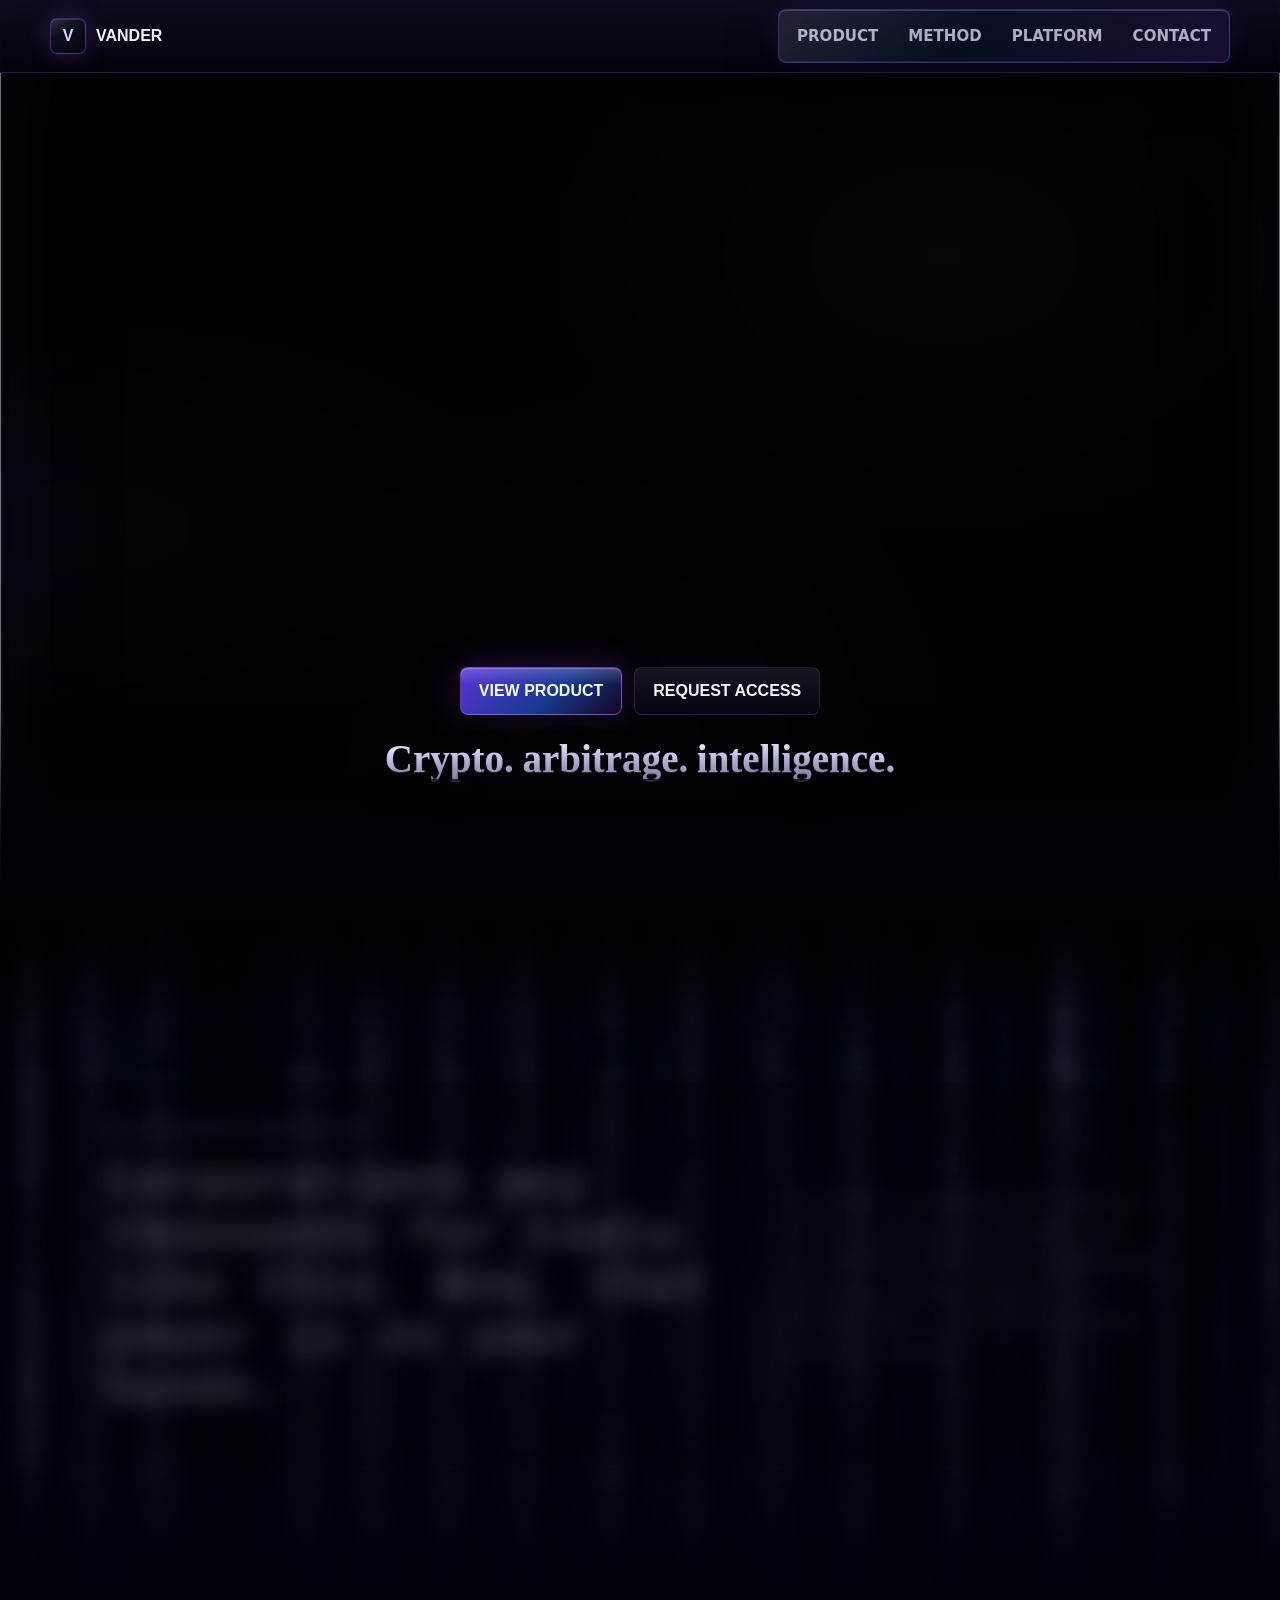
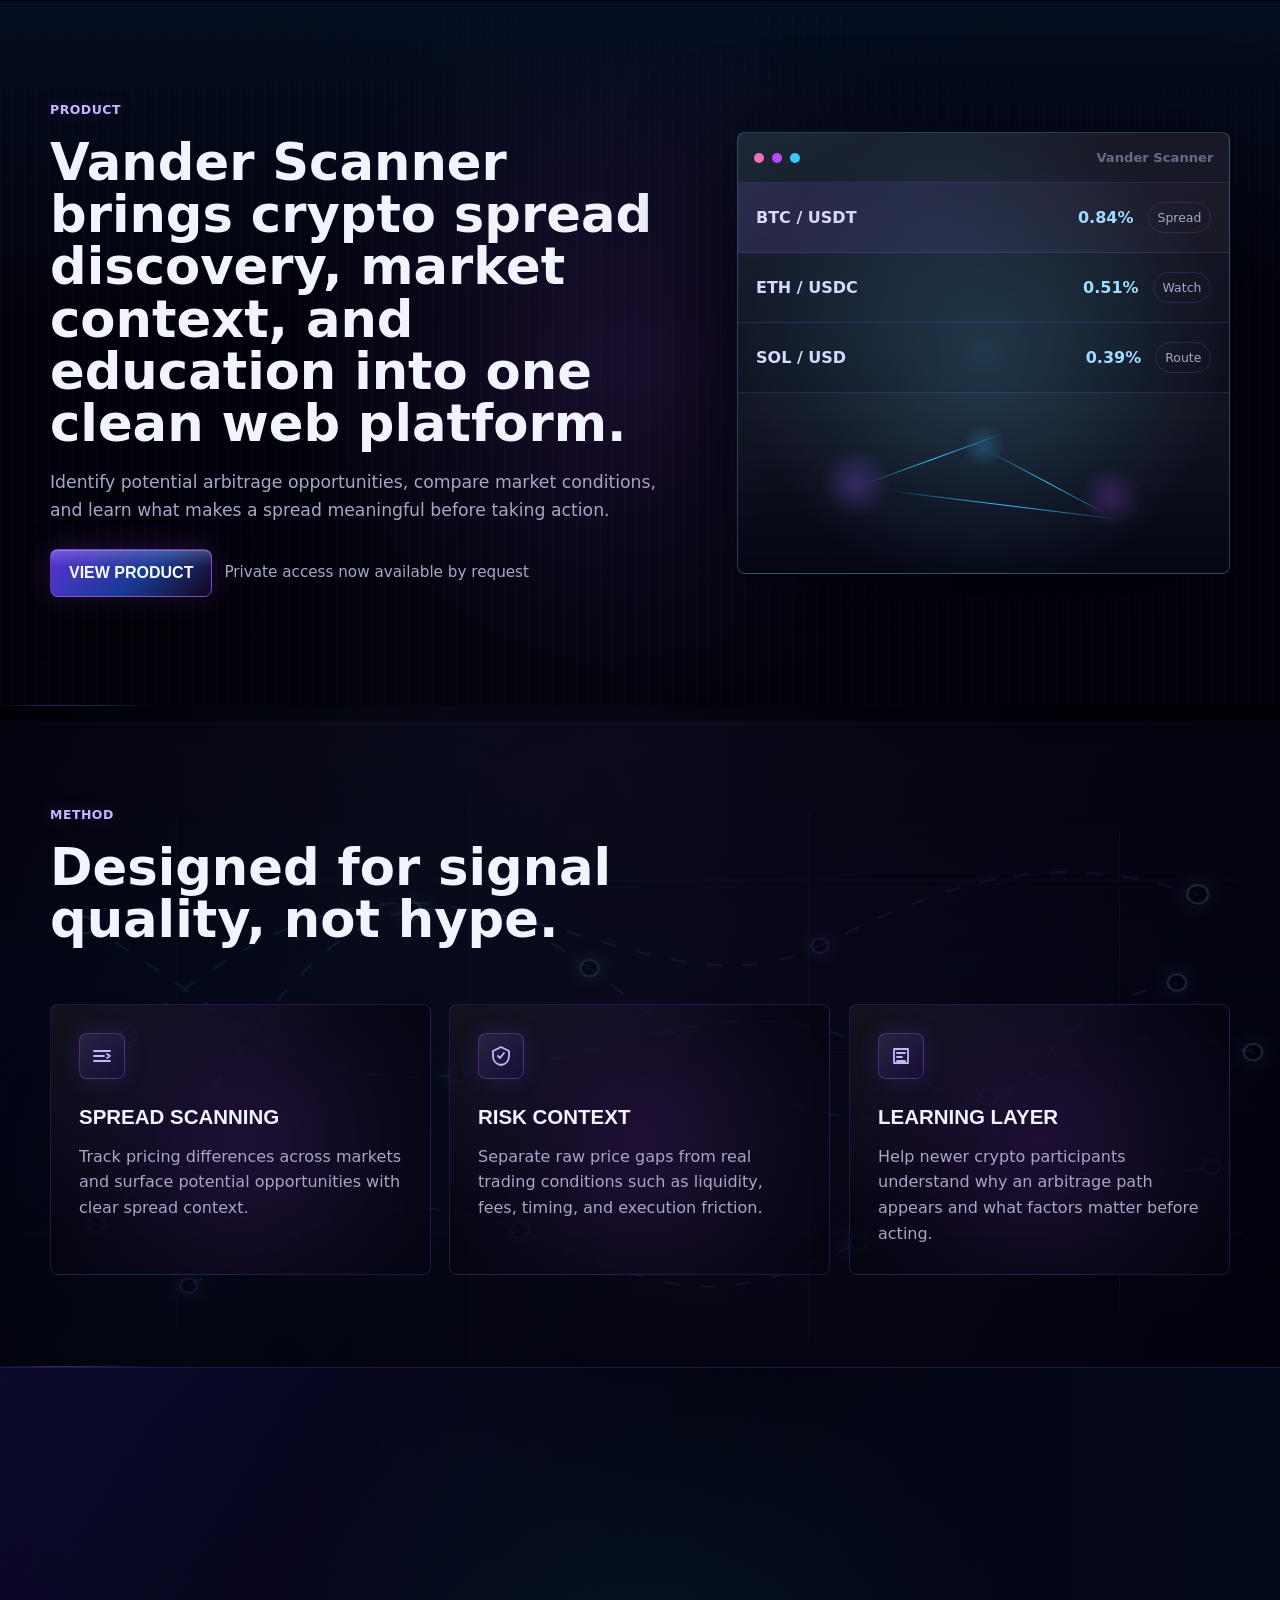
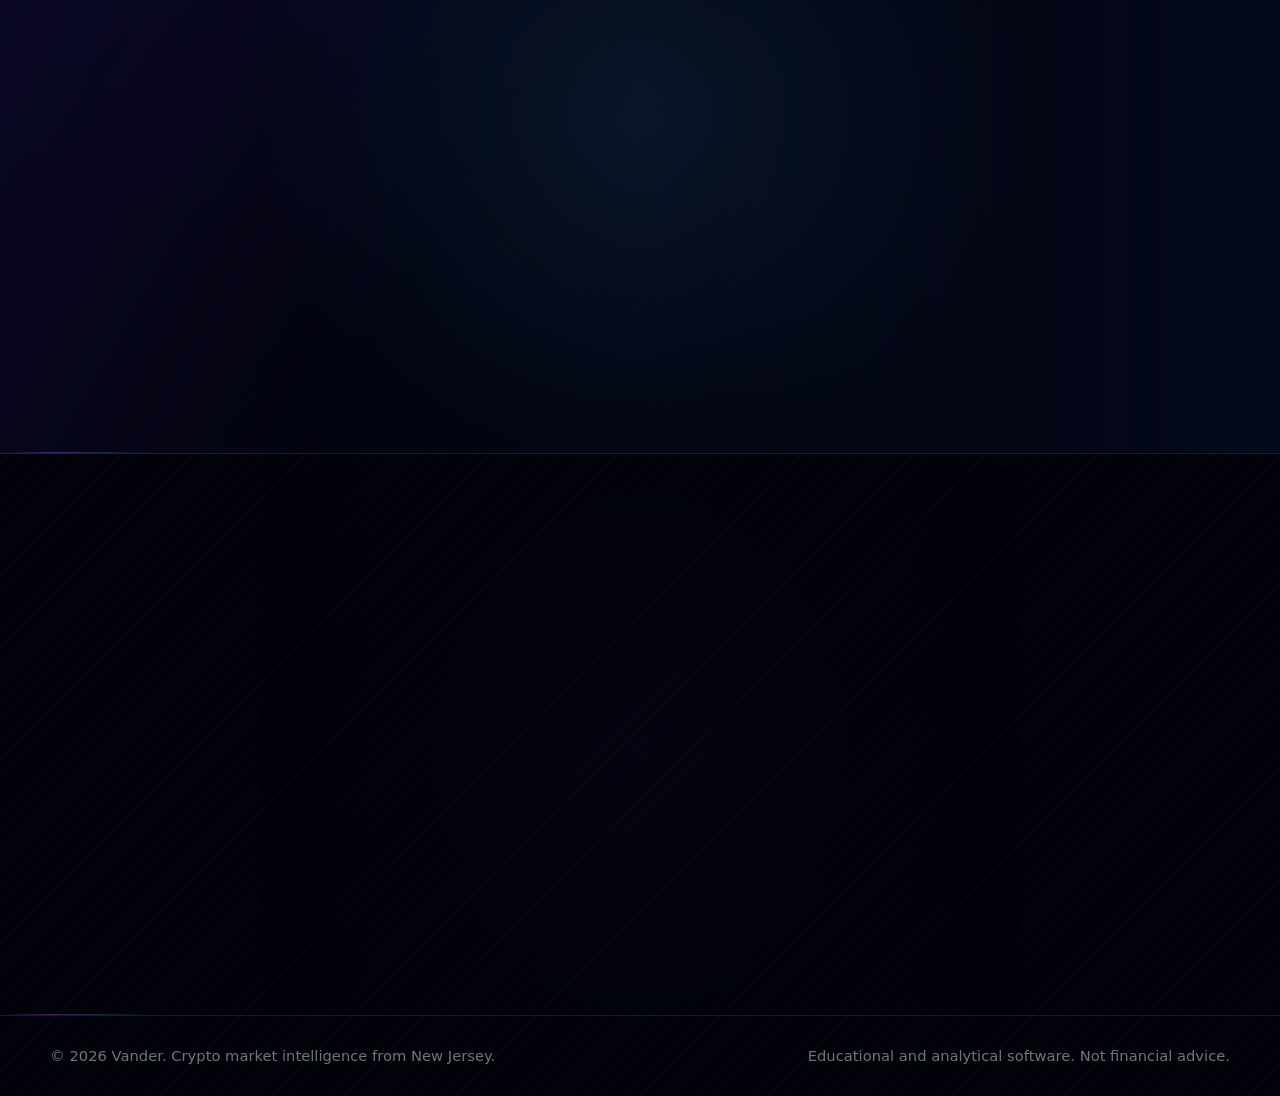
==== index.html @ 8a002fbc "Add files via upload" ====
<!doctype html>
<html lang="en">
  <head>
    <meta charset="utf-8">
    <meta name="viewport" content="width=device-width, initial-scale=1">
    <meta name="description" content="Vander is a New Jersey crypto arbitrage scanner for market learners, active investors, and people building personal ownership of finance.">
    <title>Vander | Crypto Arbitrage Intelligence</title>
    <link rel="preload" href="assets/hero-bitcoin-upscaled.png" as="image">
    <link rel="stylesheet" href="styles.css">
  </head>
  <body>
    <a class="skip-link" href="#main">Skip to main content</a>

    <header class="site-header" data-header>
      <nav class="nav" aria-label="Primary navigation">
        <a class="brand" href="#top" aria-label="Vander home">
          <span class="brand-mark" aria-hidden="true">V</span>
          <span>Vander</span>
        </a>
        <button class="nav-toggle" type="button" aria-expanded="false" aria-controls="nav-links" data-nav-toggle>
          <span class="sr-only">Open navigation</span>
          <span aria-hidden="true"></span>
          <span aria-hidden="true"></span>
          <span aria-hidden="true"></span>
        </button>
        <div class="nav-links" id="nav-links" data-nav-links>
          <a href="#product">Product</a>
          <a href="#method">Method</a>
          <a href="#platform">Platform</a>
          <a href="#contact">Contact</a>
        </div>
      </nav>
    </header>

    <main id="main">
      <section class="hero" id="top" aria-labelledby="hero-title">
        <div class="hero-media" aria-hidden="true">
          <img src="assets/hero-bitcoin-upscaled.png" alt="" width="1792" height="1024" data-tv-image>
          <span class="tv-collapse-line"></span>
        </div>
        <div class="hero-shade" aria-hidden="true"></div>
        <div class="hero-grid" aria-hidden="true"></div>
        <div class="container hero-content">
          <div class="hero-actions reveal">
            <a class="button button-primary" href="#product">View Product</a>
            <a class="button button-secondary" href="mailto:vanderwallenterprises@gmail.com">Request Access</a>
          </div>
          <h1 class="reveal" id="hero-title" aria-label="Crypto. arbitrage. intelligence.">
            <span class="hero-word" data-word="Crypto.">Crypto.</span>
            <span class="hero-word" data-word="arbitrage.">arbitrage.</span>
            <span class="hero-word" data-word="intelligence.">intelligence.</span>
          </h1>
          <dl class="signal-strip reveal" aria-label="Vander platform highlights">
            <div>
              <dt>Mode</dt>
              <dd>Scanner</dd>
            </div>
            <div>
              <dt>Focus</dt>
              <dd>Spread detection</dd>
            </div>
            <div>
              <dt>Access</dt>
              <dd>Web product</dd>
            </div>
          </dl>
        </div>
      </section>

      <section class="section intro data-rain-section" aria-labelledby="intro-title" data-rain-section>
        <canvas class="data-rain-canvas" aria-hidden="true" data-rain-canvas></canvas>
        <div class="data-rain-tunnel" aria-hidden="true"></div>
        <div class="container split">
          <div>
            <p class="eyebrow reveal">Built for ownership-minded investors</p>
            <h2 class="section-title reveal data-rain-message" id="intro-title" data-final-text="Corporations pay thousands for tools like this. Now, that power is in your hands.">Corporations pay thousands for tools like this. Now, that power is in your hands.</h2>
          </div>
          <p class="section-copy reveal">The product is designed for learners and active crypto participants who want better visibility into arbitrage conditions without drowning in exchange tabs, inconsistent pricing, and noisy signals.</p>
        </div>
      </section>

      <section class="section product-section" id="product" aria-labelledby="product-title">
        <div class="container product-layout">
          <div class="product-copy">
            <p class="eyebrow reveal">Product</p>
            <h2 class="section-title reveal" id="product-title">Vander Scanner brings crypto spread discovery, market context, and education into one clean web platform.</h2>
            <p class="section-copy reveal">Identify potential arbitrage opportunities, compare market conditions, and learn what makes a spread meaningful before taking action.</p>
            <div class="product-actions reveal">
              <a class="button button-primary" href="mailto:vanderwallenterprises@gmail.com?subject=Vander%20Product%20Access">View Product</a>
              <span class="availability">Private access now available by request</span>
            </div>
          </div>
          <div class="terminal reveal" aria-label="Vander product preview">
            <div class="terminal-top">
              <span></span><span></span><span></span>
              <p>Vander Scanner</p>
            </div>
            <div class="market-row hot">
              <span>BTC / USDT</span>
              <strong>0.84%</strong>
              <em>Spread</em>
            </div>
            <div class="market-row">
              <span>ETH / USDC</span>
              <strong>0.51%</strong>
              <em>Watch</em>
            </div>
            <div class="market-row">
              <span>SOL / USD</span>
              <strong>0.39%</strong>
              <em>Route</em>
            </div>
            <div class="path-map" aria-hidden="true">
              <i></i><i></i><i></i>
            </div>
          </div>
        </div>
      </section>

      <section class="section method-section" id="method" aria-labelledby="method-title">
        <div class="exchange-grid-bg" aria-hidden="true">
          <svg class="exchange-grid-map" viewBox="0 0 1200 620" preserveAspectRatio="none">
            <defs>
              <linearGradient id="route-cyan-violet" x1="0" y1="0" x2="1" y2="1">
                <stop offset="0%" stop-color="#62d8ff"/>
                <stop offset="48%" stop-color="#7c5cff"/>
                <stop offset="100%" stop-color="#b14dff"/>
              </linearGradient>
              <linearGradient id="route-violet-blue" x1="1" y1="0" x2="0" y2="1">
                <stop offset="0%" stop-color="#b14dff"/>
                <stop offset="55%" stop-color="#38c8ff"/>
                <stop offset="100%" stop-color="#241a74"/>
              </linearGradient>
            </defs>
            <g class="exchange-grid-lines">
              <path d="M84 124 H1118"/>
              <path d="M112 292 H1088"/>
              <path d="M64 468 H1124"/>
              <path d="M198 64 V558"/>
              <path d="M452 38 V590"/>
              <path d="M746 58 V572"/>
              <path d="M1016 76 V548"/>
            </g>
            <g class="exchange-routes">
              <path class="exchange-route route-one" d="M128 460 C230 366 286 172 402 154 S640 252 756 188 954 92 1084 138"/>
              <path class="exchange-route route-two" d="M118 168 C230 236 286 332 442 314 S694 214 818 300 946 436 1096 404"/>
              <path class="exchange-route route-three" d="M208 520 C324 450 388 420 496 466 S652 556 790 478 920 256 1066 224"/>
              <path class="exchange-route route-four" d="M156 276 C306 122 438 112 556 210 S734 398 902 336 1010 260 1132 292"/>
            </g>
            <g class="exchange-nodes">
              <circle cx="128" cy="460" r="7"/>
              <circle cx="402" cy="154" r="8"/>
              <circle cx="756" cy="188" r="7"/>
              <circle cx="1084" cy="138" r="9"/>
              <circle cx="118" cy="168" r="8"/>
              <circle cx="442" cy="314" r="7"/>
              <circle cx="818" cy="300" r="8"/>
              <circle cx="1096" cy="404" r="7"/>
              <circle cx="208" cy="520" r="7"/>
              <circle cx="496" cy="466" r="8"/>
              <circle cx="790" cy="478" r="7"/>
              <circle cx="1066" cy="224" r="8"/>
              <circle cx="156" cy="276" r="7"/>
              <circle cx="556" cy="210" r="8"/>
              <circle cx="902" cy="336" r="7"/>
              <circle cx="1132" cy="292" r="8"/>
            </g>
          </svg>
        </div>
        <div class="container">
          <div class="section-head">
            <p class="eyebrow reveal">Method</p>
            <h2 class="section-title reveal" id="method-title">Designed for signal quality, not hype.</h2>
          </div>
          <div class="feature-grid">
            <article class="feature reveal">
              <div class="feature-icon" aria-hidden="true">
                <svg viewBox="0 0 24 24" role="img"><path d="M4 17h16M4 12h10M4 7h16"/><path d="M17 10l3 2-3 2"/></svg>
              </div>
              <h3>Spread scanning</h3>
              <p>Track pricing differences across markets and surface potential opportunities with clear spread context.</p>
            </article>
            <article class="feature reveal">
              <div class="feature-icon" aria-hidden="true">
                <svg viewBox="0 0 24 24" role="img"><path d="M12 3l8 4v5c0 5-3.4 8.4-8 9-4.6-.6-8-4-8-9V7l8-4z"/><path d="M9 12l2 2 4-5"/></svg>
              </div>
              <h3>Risk context</h3>
              <p>Separate raw price gaps from real trading conditions such as liquidity, fees, timing, and execution friction.</p>
            </article>
            <article class="feature reveal">
              <div class="feature-icon" aria-hidden="true">
                <svg viewBox="0 0 24 24" role="img"><path d="M5 19V5h14v14H5z"/><path d="M8 9h8M8 13h5M8 17h8"/></svg>
              </div>
              <h3>Learning layer</h3>
              <p>Help newer crypto participants understand why an arbitrage path appears and what factors matter before acting.</p>
            </article>
          </div>
        </div>
      </section>

      <section class="section platform" id="platform" aria-labelledby="platform-title">
        <div class="container platform-layout">
          <div class="metrics reveal" aria-label="Platform metrics">
            <div class="metric">
              <span data-count="24">0</span>
              <p>hour market monitoring posture</p>
            </div>
            <div class="metric">
              <span data-count="3">0</span>
              <p>signal layers: price, route, context</p>
            </div>
            <div class="metric">
              <span data-count="1">0</span>
              <p>web product, no app store friction</p>
            </div>
          </div>
          <div>
            <p class="eyebrow reveal">Platform</p>
            <h2 class="section-title reveal" id="platform-title">An enterprise-style interface built for individual investors.</h2>
            <p class="section-copy reveal">Vander presents crypto market movement in a clean, readable system with stable layouts, fast loading, simple controls, and motion that supports decision-making instead of distracting from it.</p>
          </div>
        </div>
      </section>

      <section class="section contact" id="contact" aria-labelledby="contact-title">
        <div class="container contact-panel reveal">
          <div>
            <p class="eyebrow">Contact</p>
            <h2 class="section-title" id="contact-title">Request access to Vander Scanner.</h2>
            <p class="section-copy">Based in Glen Rock, New Jersey. Built for crypto learners, active investors, and finance-focused users who want a clearer way to study arbitrage conditions.</p>
          </div>
          <div class="contact-actions">
            <a class="button button-primary" href="mailto:vanderwallenterprises@gmail.com?subject=Vander%20Product%20Access">vanderwallenterprises@gmail.com</a>
            <p>Glen Rock, New Jersey</p>
          </div>
        </div>
      </section>
    </main>

    <footer class="footer">
      <div class="container footer-inner">
        <p>&copy; 2026 Vander. Crypto market intelligence from New Jersey.</p>
        <p>Educational and analytical software. Not financial advice.</p>
      </div>
    </footer>

    <script src="script.js"></script>
  </body>
</html>
---- styles.css ----
:root {
  color-scheme: dark;
  --ink: #f1f3ff;
  --muted: #a6a7c7;
  --subtle: #67698a;
  --bg: #02020a;
  --void: #000007;
  --deep-blue: #07152f;
  --midnight: #09091a;
  --panel: rgba(5, 6, 18, 0.9);
  --panel-strong: #060715;
  --line: rgba(139, 92, 255, 0.2);
  --cyan: #38c8ff;
  --green: #8b5cff;
  --amber: #b14dff;
  --danger: #f06fbd;
  --violet: #8b5cff;
  --plasma: #b14dff;
  --blue-flame: #244dff;
  --cyan-dark: #092642;
  --green-dark: #1b124d;
  --amber-dark: #27104d;
  --danger-dark: #401133;
  --steel: #121426;
  --iron: #050611;
  --shadow: 0 34px 110px rgba(0, 0, 10, 0.86);
  --radius: 8px;
  --max: 1180px;
  --display-font: "Sprintura Demo", "Arexa Demo", "Death Stinger", "Lucida Blackletter", "Blackadder ITC", "Old English Text MT", "Cloister Black", "Engravers MT", "Bahnschrift Condensed", Impact, serif;
  --utility-font: "Bahnschrift Condensed", "Arial Narrow", Impact, Haettenschweiler, "Franklin Gothic Heavy", sans-serif;
  --body-font: "Bahnschrift", Inter, ui-sans-serif, system-ui, -apple-system, BlinkMacSystemFont, "Segoe UI", sans-serif;
}

@font-face {
  font-family: "Sprintura Demo";
  src: url("assets/fonts/sprintura-demo.otf") format("opentype");
  font-display: swap;
}

* {
  box-sizing: border-box;
}

html {
  scroll-behavior: smooth;
}

body {
  margin: 0;
  background:
    radial-gradient(circle at 74% 10%, rgba(139, 92, 255, 0.2), transparent 28rem),
    radial-gradient(circle at 14% 68%, rgba(36, 77, 255, 0.18), transparent 32rem),
    linear-gradient(180deg, rgba(177, 77, 255, 0.035), transparent 24rem),
    repeating-linear-gradient(135deg, rgba(255, 255, 255, 0.014) 0 1px, transparent 1px 10px),
    var(--bg);
  color: var(--ink);
  font-family: var(--body-font);
  font-size: 16px;
  line-height: 1.6;
  overflow-x: hidden;
}

body::before {
  content: "";
  position: fixed;
  inset: 0;
  z-index: -1;
  pointer-events: none;
  background:
    linear-gradient(rgba(255, 255, 255, 0.025) 1px, transparent 1px),
    linear-gradient(90deg, rgba(255, 255, 255, 0.018) 1px, transparent 1px);
  background-size: 100% 5px, 7px 100%;
  opacity: 0.12;
  mix-blend-mode: screen;
}

body.nav-open {
  overflow: hidden;
}

a {
  color: inherit;
  text-decoration: none;
}

img {
  display: block;
  max-width: 100%;
}

svg {
  width: 24px;
  height: 24px;
  fill: none;
  stroke: currentColor;
  stroke-linecap: round;
  stroke-linejoin: round;
  stroke-width: 1.8;
}

.skip-link {
  position: fixed;
  left: 16px;
  top: 12px;
  z-index: 1000;
  transform: translateY(-140%);
  border: 1px solid var(--line);
  border-radius: var(--radius);
  background: var(--ink);
  color: var(--bg);
  padding: 10px 14px;
  transition: transform 180ms ease;
}

.skip-link:focus {
  transform: translateY(0);
}

.sr-only {
  position: absolute;
  width: 1px;
  height: 1px;
  overflow: hidden;
  clip: rect(0, 0, 0, 0);
  white-space: nowrap;
}

.container {
  width: min(calc(100% - 40px), var(--max));
  margin: 0 auto;
}

.site-header {
  position: fixed;
  inset: 0 0 auto;
  z-index: 100;
  border-bottom: 1px solid rgba(139, 92, 255, 0.2);
  background:
    linear-gradient(180deg, rgba(12, 13, 30, 0.98), rgba(2, 2, 10, 0.96));
  backdrop-filter: blur(16px) saturate(0.9);
  -webkit-backdrop-filter: blur(16px) saturate(0.9);
  transition: background 220ms ease, border-color 220ms ease, backdrop-filter 220ms ease;
}

.site-header.is-scrolled {
  border-color: var(--line);
  background: rgba(2, 2, 10, 0.94);
  backdrop-filter: blur(18px) saturate(0.8);
  -webkit-backdrop-filter: blur(18px) saturate(0.8);
}

.nav {
  display: flex;
  align-items: center;
  justify-content: space-between;
  width: min(calc(100% - 40px), var(--max));
  min-height: 72px;
  margin: 0 auto;
}

.brand {
  display: inline-flex;
  align-items: center;
  gap: 10px;
  font-family: var(--utility-font);
  font-weight: 800;
  letter-spacing: 0;
  text-transform: uppercase;
}

.brand-mark {
  display: grid;
  place-items: center;
  width: 36px;
  height: 36px;
  border: 1px solid rgba(139, 92, 255, 0.42);
  border-radius: 7px;
  background:
    linear-gradient(145deg, rgba(242, 244, 239, 0.13), transparent 36%),
    linear-gradient(155deg, var(--steel), var(--iron));
  color: #d8d2ff;
  box-shadow:
    inset 0 1px 0 rgba(255, 255, 255, 0.13),
    0 0 24px rgba(177, 77, 255, 0.26);
}

.nav-links {
  display: flex;
  align-items: center;
  gap: 4px;
  border: 1px solid rgba(139, 92, 255, 0.34);
  border-radius: 8px;
  background:
    linear-gradient(135deg, rgba(215, 205, 255, 0.14), rgba(56, 200, 255, 0.055) 42%, rgba(177, 77, 255, 0.12)),
    rgba(4, 6, 20, 0.48);
  box-shadow:
    inset 0 1px 0 rgba(255, 255, 255, 0.18),
    inset 0 -1px 0 rgba(139, 92, 255, 0.16),
    0 18px 52px rgba(0, 0, 10, 0.34),
    0 0 34px rgba(139, 92, 255, 0.12);
  backdrop-filter: blur(18px) saturate(1.45);
  -webkit-backdrop-filter: blur(18px) saturate(1.45);
  padding: 5px;
}

.nav-links a {
  min-height: 38px;
  border-radius: 6px;
  padding: 9px 13px;
  color: rgba(231, 231, 255, 0.74);
  font-size: 0.94rem;
  font-weight: 700;
  text-transform: uppercase;
  transition: color 180ms ease, background 180ms ease, box-shadow 180ms ease;
}

.nav-links a:hover,
.nav-links a:focus-visible {
  background: rgba(139, 92, 255, 0.14);
  box-shadow: inset 0 0 0 1px rgba(177, 77, 255, 0.16), 0 0 18px rgba(139, 92, 255, 0.14);
  color: var(--ink);
}

.nav-toggle {
  display: none;
  width: 48px;
  height: 48px;
  border: 1px solid var(--line);
  border-radius: var(--radius);
  background:
    linear-gradient(145deg, rgba(255, 255, 255, 0.07), transparent),
    var(--iron);
  color: var(--ink);
}

.nav-toggle span:not(.sr-only) {
  display: block;
  width: 20px;
  height: 2px;
  margin: 4px auto;
  border-radius: 999px;
  background: currentColor;
}

.hero {
  position: relative;
  display: grid;
  align-items: center;
  min-height: 100dvh;
  isolation: isolate;
  overflow: hidden;
  padding: 96px 0 54px;
  background: #000;
  --tv-close: 0;
  --tv-line: 0;
  --hero-text-fade: 0;
  --hero-text-line: 0;
  --hero-text-compress: 0;
  --hero-text-flicker: 0;
}

.hero::after {
  content: "";
  position: absolute;
  inset: auto 0 0;
  z-index: 3;
  height: min(22vh, 210px);
  pointer-events: none;
  background: linear-gradient(180deg, transparent, rgba(0, 0, 7, 0.84) 62%, #000007);
}

.hero-media,
.hero-media img,
.hero-shade,
.hero-grid {
  position: absolute;
}

.hero-media {
  inset: 0;
  z-index: 0;
  width: 100%;
  height: 100%;
  transform: none;
  overflow: hidden;
  border: 0;
  border-radius: 0;
  background: transparent;
  box-shadow: none;
}

.hero-media img {
  inset: 0;
  width: 100%;
  height: 100%;
  object-fit: cover;
  object-position: center;
  opacity: calc(1 - (var(--tv-close) * 0.7));
  filter:
    brightness(calc(0.78 - (var(--tv-close) * 0.42)))
    contrast(calc(1.18 - (var(--tv-close) * 0.16)))
    saturate(calc(1.22 - (var(--tv-close) * 0.78)))
    hue-rotate(calc(var(--tv-close) * -16deg));
  clip-path: inset(calc(var(--tv-close) * 50%) 0 calc(var(--tv-close) * 50%) 0);
  transform: scale(calc(1 + (var(--tv-close) * 0.025)));
  will-change: clip-path, filter, opacity, transform;
}

.hero-media::before,
.hero-media::after {
  content: "";
  position: absolute;
  inset: 0;
  pointer-events: none;
}

.hero-media::before {
  z-index: 1;
  background:
    radial-gradient(ellipse at 10% 58%, rgba(177, 77, 255, 0.16), transparent 26%),
    radial-gradient(ellipse at 72% 30%, rgba(56, 200, 255, 0.12), transparent 28%),
    radial-gradient(ellipse at 48% 82%, rgba(139, 92, 255, 0.14), transparent 34%);
  filter: blur(16px);
  mix-blend-mode: screen;
  opacity: calc(0.22 + (var(--tv-close) * 0.2));
  transform: translate3d(calc(var(--tv-close) * 18px), calc(var(--tv-close) * -10px), 0) scale(1.08);
  animation: heroSmokeDrift 8s ease-in-out infinite alternate;
}

.hero-media::after {
  z-index: 2;
  box-shadow:
    inset 0 0 54px rgba(3, 2, 12, 0.74),
    inset 0 0 120px rgba(139, 92, 255, 0.16),
    inset 0 0 180px rgba(0, 0, 0, 0.68);
  backdrop-filter: blur(1.2px);
  mask-image:
    linear-gradient(to right, black 0 4%, transparent 11% 89%, black 96% 100%),
    linear-gradient(to bottom, black 0 5%, transparent 12% 88%, black 95% 100%);
  -webkit-mask-image:
    linear-gradient(to right, black 0 4%, transparent 11% 89%, black 96% 100%),
    linear-gradient(to bottom, black 0 5%, transparent 12% 88%, black 95% 100%);
  mask-composite: add;
  -webkit-mask-composite: source-over;
  opacity: calc(0.5 - (var(--tv-close) * 0.18));
}

.tv-collapse-line {
  position: absolute;
  left: 7%;
  top: 50%;
  z-index: 3;
  width: 86%;
  height: 2px;
  border-radius: 999px;
  background: linear-gradient(90deg, transparent, rgba(246, 241, 255, 0.95), rgba(177, 77, 255, 0.58), rgba(56, 200, 255, 0.32), transparent);
  box-shadow:
    0 0 18px rgba(242, 244, 239, 0.5),
    0 0 34px rgba(177, 77, 255, 0.28);
  opacity: var(--tv-line);
  transform: translateY(-50%) scaleX(calc(0.25 + (var(--tv-line) * 0.75)));
  pointer-events: none;
}

.hero-shade {
  display: none;
}

.hero-grid {
  display: none;
}

.hero-content {
  position: relative;
  z-index: 4;
  max-width: var(--max);
  display: grid;
  align-content: center;
  justify-items: center;
  text-align: center;
  transform: translateY(clamp(214px, 33vh, 252px));
}

.eyebrow {
  margin: 0 0 16px;
  color: #c7b5ff;
  font-size: 0.78rem;
  font-weight: 800;
  letter-spacing: 0.04em;
  text-transform: uppercase;
  text-shadow: 0 0 18px rgba(177, 77, 255, 0.32);
}

h1,
.section-title {
  margin: 0;
  max-width: 720px;
  letter-spacing: 0;
  text-transform: none;
}

h1 {
  width: max-content;
  max-width: calc(100vw - 96px);
  margin-top: 24px;
  font-family: var(--display-font);
  font-size: clamp(1.55rem, 3.05vw, 3.1rem);
  font-weight: 600;
  line-height: 1;
  display: flex;
  flex-direction: row;
  flex-wrap: nowrap;
  align-items: center;
  justify-content: center;
  column-gap: 0.22em;
  white-space: nowrap;
  color: transparent;
  position: relative;
  opacity: 1;
  filter: none;
  text-shadow:
    0 1px 0 rgba(255, 255, 255, 0.16),
    0 12px 32px rgba(0, 0, 0, 0.72),
    0 0 28px rgba(139, 92, 255, 0.16);
}

.hero-word {
  position: relative;
  display: inline-block;
  color: transparent;
  background: linear-gradient(180deg, #ffffff 0%, #d9d7ff 38%, #8486b8 100%);
  background-clip: text;
  -webkit-background-clip: text;
  cursor: default;
}

.hero-word::before {
  content: attr(data-word);
  position: absolute;
  inset: 0;
  color: transparent;
  background:
    linear-gradient(100deg, transparent 0%, transparent 38%, rgba(255, 255, 255, 0.92) 48%, rgba(177, 77, 255, 0.55) 52%, transparent 64%, transparent 100%);
  background-size: 240% 100%;
  background-position: 140% 0;
  background-clip: text;
  -webkit-background-clip: text;
  opacity: 0;
  pointer-events: none;
}

.hero-word::after {
  content: "";
  position: absolute;
  left: 3%;
  top: 51%;
  width: 94%;
  height: 2px;
  border-radius: 999px;
  background: linear-gradient(90deg, transparent, rgba(242, 244, 255, 0.95), rgba(177, 77, 255, 0.62), transparent);
  box-shadow:
    0 0 12px rgba(242, 244, 239, 0.45),
    0 0 26px rgba(177, 77, 255, 0.34);
  opacity: 0;
  transform: translateY(-50%) scaleX(0.18);
  transform-origin: center;
  pointer-events: none;
}

.hero-word:hover,
.hero-word:focus-visible {
  animation: heroTextGlitch 520ms steps(2, end) both;
}

.hero-word:hover::before,
.hero-word:focus-visible::before {
  animation: heroTextGlint 720ms ease-out 1 both;
}

.hero-word:hover::after,
.hero-word:focus-visible::after {
  opacity: 0.95;
  transform: translateY(-50%) scaleX(1);
  animation: heroTextScanline 520ms ease-out 1 both;
}

.hero-copy {
  max-width: 590px;
  margin: 18px 0 0;
  color: #c1c9c3;
  font-size: clamp(1.05rem, 2vw, 1.32rem);
  line-height: 1.55;
}

.hero-actions,
.product-actions {
  display: flex;
  flex-wrap: wrap;
  align-items: center;
  gap: 12px;
  margin-top: 24px;
}

.hero .hero-actions {
  justify-content: center;
  margin-top: 0;
}

.button {
  display: inline-flex;
  align-items: center;
  justify-content: center;
  min-height: 48px;
  border-radius: var(--radius);
  padding: 13px 18px;
  font-family: var(--utility-font);
  font-weight: 900;
  text-transform: uppercase;
  line-height: 1;
  transition: transform 180ms ease, border-color 180ms ease, background 180ms ease, color 180ms ease;
}

.button:hover {
  transform: translateY(-2px);
}

.button:focus-visible,
.nav-toggle:focus-visible {
  outline: 3px solid rgba(177, 77, 255, 0.58);
  outline-offset: 3px;
}

.button-primary {
  border: 1px solid rgba(177, 77, 255, 0.54);
  background:
    linear-gradient(180deg, rgba(255, 255, 255, 0.18), transparent 36%),
    linear-gradient(135deg, #5a32d7, #193a93 56%, #14051f);
  color: #f4fbf7;
  box-shadow:
    inset 0 1px 0 rgba(255, 255, 255, 0.23),
    0 18px 42px rgba(0, 0, 0, 0.58),
    0 0 34px rgba(177, 77, 255, 0.24);
}

.button-secondary {
  border: 1px solid var(--line);
  background:
    linear-gradient(180deg, rgba(255, 255, 255, 0.07), transparent),
    rgba(5, 6, 18, 0.78);
  color: var(--ink);
}

.signal-strip {
  display: grid;
  grid-template-columns: repeat(3, minmax(0, 1fr));
  width: min(100%, 760px);
  margin: 26px 0 0;
  border: 1px solid var(--line);
  border-radius: var(--radius);
  background:
    linear-gradient(180deg, rgba(255, 255, 255, 0.045), transparent),
    rgba(3, 4, 4, 0.78);
  box-shadow: var(--shadow);
  backdrop-filter: blur(18px);
}

.hero .signal-strip {
  display: none;
}

.signal-strip div {
  padding: 14px 16px;
}

.signal-strip div + div {
  border-left: 1px solid var(--line);
}

.signal-strip dt {
  color: var(--subtle);
  font-size: 0.78rem;
  text-transform: uppercase;
}

.signal-strip dd {
  margin: 6px 0 0;
  font-weight: 760;
}

.section {
  position: relative;
  isolation: isolate;
  overflow: hidden;
  padding: 104px 0;
  --section-x: 50;
  --section-y: 50;
  --scroll-progress: 0;
}

.section::before {
  content: "";
  position: absolute;
  inset: 0;
  z-index: -1;
  pointer-events: none;
  background:
    radial-gradient(circle at calc(var(--section-x) * 1%) calc(var(--section-y) * 1%), rgba(139, 92, 255, 0.12), transparent 18rem),
    linear-gradient(90deg, transparent, rgba(56, 200, 255, 0.045), transparent);
  opacity: calc(0.2 + (var(--scroll-progress) * 0.42));
  transform: translateY(calc((0.5 - var(--scroll-progress)) * 30px));
}

.section::after {
  content: "";
  position: absolute;
  inset: auto 0 0;
  height: 1px;
  z-index: -1;
  background: linear-gradient(90deg, transparent, rgba(177, 77, 255, 0.52), rgba(56, 200, 255, 0.28), transparent);
  transform: scaleX(calc(0.12 + (var(--scroll-progress) * 0.88)));
  transform-origin: left center;
  opacity: 0.72;
}

.split,
.platform-layout,
.product-layout {
  display: grid;
  grid-template-columns: minmax(0, 1fr) minmax(320px, 0.78fr);
  gap: 54px;
  align-items: center;
}

.intro {
  border-top: 1px solid var(--line);
  border-bottom: 1px solid var(--line);
  background:
    radial-gradient(circle at calc(var(--section-x, 50) * 1%) 50%, rgba(139, 92, 255, 0.12), transparent 22rem),
    linear-gradient(90deg, rgba(177, 77, 255, 0.07), transparent 42%),
    rgba(2, 3, 14, 0.72);
}

.data-rain-section {
  --section-focus: 0;
  min-height: clamp(560px, 78vh, 820px);
  display: grid;
  align-items: center;
  margin-top: -1px;
  border-top: 0;
  border-bottom: 0;
  overflow: hidden;
  background:
    linear-gradient(180deg, #000 0%, rgba(0, 0, 7, 0.98) 18%, transparent 42%),
    linear-gradient(180deg, #000007 0%, #010109 42%, #03030e 100%);
}

.data-rain-section .split {
  position: relative;
  z-index: 3;
  grid-template-columns: minmax(0, 1fr) minmax(300px, 0.64fr);
  font-family: "Courier New", "Courier 10 Pitch BT", "Courier Code", Courier, monospace;
  padding: clamp(26px, 4vw, 46px);
  background:
    linear-gradient(90deg, rgba(0, 0, 8, 0.86), rgba(5, 4, 22, 0.68) 54%, rgba(0, 0, 8, 0.82));
  box-shadow:
    0 26px 80px rgba(0, 0, 0, 0.58),
    0 0 140px rgba(0, 0, 8, 0.48) inset;
  backdrop-filter: blur(4px);
  opacity: calc(0.38 + (var(--section-focus, 0) * 0.62));
  filter: blur(calc((1 - var(--section-focus, 0)) * 12px)) brightness(calc(0.58 + (var(--section-focus, 0) * 0.42)));
  transform: translateY(calc((1 - var(--section-focus, 0)) * 24px)) scale(calc(0.985 + (var(--section-focus, 0) * 0.015)));
  transform-origin: center;
}

.data-rain-canvas {
  display: none;
}

.data-rain-canvas {
  opacity: 0;
}

.data-rain-section.is-decrypting .data-rain-canvas {
  opacity: 0;
}

.data-rain-section.is-decrypted .data-rain-canvas {
  opacity: 0;
}

.data-rain-tunnel {
  position: absolute;
  inset: 0;
  z-index: 1;
  display: block;
  overflow: hidden;
  pointer-events: none;
  opacity: 0.72;
  perspective: 900px;
  transform-style: preserve-3d;
  mask-image: linear-gradient(180deg, transparent 0%, #000 18%, #000 78%, transparent 100%);
  filter: blur(calc((1 - var(--section-focus, 0)) * 10px)) brightness(calc(0.5 + (var(--section-focus, 0) * 0.5)));
}

.data-rain-section.is-decrypting .data-rain-tunnel {
  opacity: 0.84;
}

.data-rain-section.is-decrypted .data-rain-tunnel {
  opacity: 0.76;
}

.matrix-bg-column {
  position: absolute;
  top: -92%;
  left: var(--column-left);
  display: block;
  z-index: var(--column-z);
  width: 1.15em;
  color: rgba(98, 216, 255, var(--column-alpha));
  font-family: "Courier New", "Courier 10 Pitch BT", "Courier Code", Courier, monospace;
  font-size: var(--column-font-size);
  font-weight: 700;
  line-height: 0.98;
  white-space: pre;
  text-align: center;
  filter: blur(var(--column-blur));
  text-shadow:
    0 0 9px rgba(98, 216, 255, 0.5),
    0 0 18px rgba(177, 77, 255, 0.3);
  opacity: 1;
  transform: translate3d(-50%, 0, var(--column-depth)) scale(var(--column-scale));
  animation: matrixColumnFall var(--column-speed) linear var(--column-delay) infinite;
  backface-visibility: hidden;
  will-change: transform;
}

.matrix-bg-column.depth-far {
  color: rgba(72, 62, 204, var(--column-alpha));
  text-shadow:
    0 0 7px rgba(72, 62, 204, 0.48),
    0 0 20px rgba(56, 200, 255, 0.16);
}

.matrix-bg-column.depth-mid {
  color: rgba(56, 200, 255, var(--column-alpha));
  text-shadow:
    0 0 10px rgba(56, 200, 255, 0.58),
    0 0 24px rgba(177, 77, 255, 0.24);
}

.matrix-bg-column.depth-near {
  color: rgba(232, 226, 255, var(--column-alpha));
  text-shadow:
    0 0 12px rgba(232, 226, 255, 0.72),
    0 0 28px rgba(177, 77, 255, 0.44),
    0 0 46px rgba(56, 200, 255, 0.28);
}

.matrix-bg-column:nth-child(4n) {
  color: rgba(177, 77, 255, calc(var(--column-alpha) + 0.06));
}

.data-rain-section::before {
  z-index: 2;
  background:
    linear-gradient(180deg, #000007, transparent 24%, transparent 72%, rgba(0, 0, 7, 0.78));
  opacity: 0.78;
  transform: none;
}

.data-rain-section::after {
  inset: 0;
  height: auto;
  z-index: 2;
  background:
    linear-gradient(90deg, transparent 0%, rgba(177, 77, 255, 0.1) 48%, rgba(56, 200, 255, 0.06) 54%, transparent 100%);
  opacity: 0;
  transform: translateX(-58%) skewX(-10deg);
  filter: none;
  transform-origin: center;
}

.data-rain-section.is-decrypting::after {
  animation: decryptSweep 1600ms cubic-bezier(0.2, 0.78, 0.16, 1) 600ms 1 both;
}

.data-rain-section .matrix-rain-text {
  font-family: "Courier New", "Courier 10 Pitch BT", "Courier Code", Courier, monospace;
  letter-spacing: 0;
  filter: blur(8px);
  opacity: 0;
  transform: translate3d(0, 18px, 0);
  transition: opacity 680ms ease, transform 680ms cubic-bezier(0.2, 0.78, 0.18, 1), filter 680ms ease;
  text-shadow:
    0 0 12px rgba(98, 216, 255, 0.34),
    0 0 28px rgba(177, 77, 255, 0.3),
    0 4px 18px rgba(0, 0, 0, 0.95);
}

.data-rain-section .matrix-rain-text.is-final-text,
.data-rain-section.is-decrypted .matrix-rain-text {
  filter: blur(0);
  opacity: 1;
  transform: translate3d(0, 0, 0);
}

.data-rain-message {
  max-width: 900px;
  color: #ffffff;
  text-shadow:
    0 0 18px rgba(232, 226, 255, 0.44),
    0 0 34px rgba(177, 77, 255, 0.34),
    0 0 56px rgba(56, 200, 255, 0.18),
    0 18px 44px rgba(0, 0, 0, 0.82);
}

.data-rain-section .eyebrow {
  color: #d9ccff;
  text-shadow:
    0 0 12px rgba(177, 77, 255, 0.62),
    0 3px 12px rgba(0, 0, 0, 0.9);
}

.data-rain-section .section-copy {
  color: var(--muted);
  font-weight: 650;
  line-height: 1.78;
  text-shadow:
    0 0 14px rgba(98, 216, 255, 0.28),
    0 4px 16px rgba(0, 0, 0, 0.94);
}

.data-rain-section .rain-word {
  display: inline-block;
  white-space: nowrap;
}

.data-rain-section .rain-letter {
  display: inline-block;
  color: var(--letter-color, #38c8ff);
  opacity: var(--letter-opacity, 1);
  transform: none;
  filter: none;
  text-shadow:
    0 0 10px rgba(56, 200, 255, 0.34),
    0 0 18px rgba(177, 77, 255, 0.22);
}

.data-rain-section .rain-letter.is-final {
  color: #f3f0ff;
  text-shadow:
    0 0 18px rgba(177, 77, 255, 0.48),
    0 0 36px rgba(56, 200, 255, 0.24),
    0 18px 44px rgba(0, 0, 0, 0.86);
}

.data-rain-section .rain-space {
  display: inline;
}

.data-rain-message::after {
  content: none;
  display: none;
}

.data-rain-message.is-visible::after {
  animation: none;
}

.section-title {
  font-size: clamp(2rem, 4vw, 4.25rem);
  font-family: var(--body-font);
  font-weight: 760;
  line-height: 1.02;
}

.section-copy {
  max-width: 620px;
  margin: 20px 0 0;
  color: var(--muted);
  font-size: 1.08rem;
}

.product-section {
  background:
    radial-gradient(circle at calc(var(--section-x, 50) * 1%) calc(var(--section-y, 50) * 1%), rgba(177, 77, 255, 0.12), transparent 22rem),
    linear-gradient(180deg, rgba(7, 21, 47, 0.62), transparent 44%),
    repeating-linear-gradient(90deg, rgba(139, 92, 255, 0.03) 0 1px, transparent 1px 12px),
    var(--bg);
}

.availability {
  color: var(--muted);
  font-size: 0.95rem;
}

.terminal {
  position: relative;
  overflow: hidden;
  border: 1px solid rgba(98, 216, 255, 0.28);
  border-radius: var(--radius);
  background:
    radial-gradient(circle at calc(var(--mx, 50) * 1%) calc(var(--my, 50) * 1%), rgba(98, 216, 255, 0.2), transparent 15rem),
    linear-gradient(180deg, rgba(255, 255, 255, 0.075), transparent),
    linear-gradient(135deg, rgba(56, 200, 255, 0.07), transparent 44%),
    var(--panel-strong);
  box-shadow: var(--shadow);
  transform: perspective(1000px) rotateX(calc((var(--my, 50) - 50) * -0.045deg)) rotateY(calc((var(--mx, 50) - 50) * 0.055deg));
  transition: transform 180ms ease, border-color 180ms ease, box-shadow 180ms ease;
}

.terminal::before {
  content: "";
  position: absolute;
  inset: -1px;
  background: linear-gradient(115deg, transparent 10%, rgba(56, 200, 255, 0.12), rgba(177, 77, 255, 0.18), transparent 62%);
  transform: translateX(-110%);
  animation: scanline 6s ease-in-out infinite;
}

.terminal:hover {
  border-color: rgba(98, 216, 255, 0.5);
  box-shadow:
    var(--shadow),
    0 0 46px rgba(98, 216, 255, 0.24),
    0 0 84px rgba(56, 200, 255, 0.12);
}

.terminal-top {
  position: relative;
  display: flex;
  align-items: center;
  gap: 8px;
  min-height: 50px;
  border-bottom: 1px solid var(--line);
  padding: 0 16px;
}

.terminal-top span {
  width: 10px;
  height: 10px;
  border-radius: 999px;
  background: var(--subtle);
}

.terminal-top span:nth-child(1) {
  background: var(--danger);
}

.terminal-top span:nth-child(2) {
  background: var(--plasma);
}

.terminal-top span:nth-child(3) {
  background: var(--cyan);
}

.terminal-top p {
  margin: 0 0 0 auto;
  color: var(--subtle);
  font-size: 0.82rem;
  font-weight: 700;
}

.market-row {
  position: relative;
  display: grid;
  grid-template-columns: 1fr auto auto;
  gap: 14px;
  align-items: center;
  min-height: 70px;
  border-bottom: 1px solid var(--line);
  padding: 0 18px;
}

.market-row span {
  color: #d8d9ff;
  font-weight: 720;
}

.market-row strong {
  color: #9fdcff;
  font-variant-numeric: tabular-nums;
}

.market-row em {
  border: 1px solid var(--line);
  border-radius: 999px;
  padding: 5px 9px;
  color: var(--muted);
  font-size: 0.78rem;
  font-style: normal;
}

.market-row.hot {
  background:
    linear-gradient(90deg, rgba(139, 92, 255, 0.12), transparent),
    rgba(255, 255, 255, 0.015);
}

.path-map {
  position: relative;
  height: 180px;
  background:
    radial-gradient(circle at 24% 50%, rgba(139, 92, 255, 0.28), transparent 9%),
    radial-gradient(circle at 50% 30%, rgba(56, 200, 255, 0.22), transparent 8%),
    radial-gradient(circle at 76% 58%, rgba(177, 77, 255, 0.22), transparent 8%),
    linear-gradient(180deg, rgba(255, 255, 255, 0.025), transparent);
}

.path-map i {
  position: absolute;
  height: 1px;
  background: linear-gradient(90deg, transparent, var(--cyan), transparent);
  transform-origin: left center;
  animation: pulse 2.8s ease-in-out infinite;
}

.path-map i:nth-child(1) {
  left: 26%;
  top: 50%;
  width: 30%;
  transform: rotate(-20deg);
}

.path-map i:nth-child(2) {
  left: 51%;
  top: 32%;
  width: 27%;
  transform: rotate(28deg);
  animation-delay: 420ms;
}

.path-map i:nth-child(3) {
  left: 30%;
  top: 54%;
  width: 49%;
  transform: rotate(7deg);
  animation-delay: 820ms;
}

.section-head {
  max-width: 760px;
}

.feature-grid {
  display: grid;
  grid-template-columns: repeat(3, minmax(0, 1fr));
  gap: 18px;
  margin-top: 42px;
}

.method-section {
  background:
    linear-gradient(180deg, rgba(0, 0, 7, 0.95), rgba(3, 4, 18, 0.86) 42%, rgba(0, 0, 7, 0.96)),
    repeating-linear-gradient(90deg, rgba(98, 216, 255, 0.035) 0 1px, transparent 1px 72px),
    repeating-linear-gradient(180deg, rgba(177, 77, 255, 0.035) 0 1px, transparent 1px 72px);
}

.method-section::before {
  background:
    linear-gradient(90deg, transparent, rgba(98, 216, 255, 0.07), transparent),
    linear-gradient(180deg, rgba(177, 77, 255, 0.1), transparent 42%, rgba(36, 26, 116, 0.12));
  opacity: calc(0.28 + (var(--scroll-progress) * 0.32));
}

.method-section .container {
  position: relative;
  z-index: 2;
}

.exchange-grid-bg {
  position: absolute;
  inset: 0;
  z-index: 0;
  overflow: hidden;
  pointer-events: none;
  opacity: calc(0.42 + (var(--scroll-progress) * 0.34));
  filter: saturate(1.2) brightness(calc(0.76 + (var(--scroll-progress) * 0.3)));
}

.exchange-grid-bg::before {
  content: "";
  position: absolute;
  inset: -12%;
  background:
    linear-gradient(115deg, transparent 8%, rgba(98, 216, 255, 0.08) 34%, transparent 56%),
    linear-gradient(250deg, transparent 12%, rgba(177, 77, 255, 0.09) 44%, transparent 70%);
  transform: translateX(calc((var(--scroll-progress, 0) - 0.5) * 70px));
  mix-blend-mode: screen;
}

.exchange-grid-map {
  position: absolute;
  inset: 5% -4% 0;
  width: 108%;
  height: 96%;
  transform: translateY(calc((0.5 - var(--scroll-progress, 0.5)) * 28px));
}

.exchange-grid-lines path {
  fill: none;
  stroke: rgba(98, 216, 255, 0.11);
  stroke-width: 1;
  vector-effect: non-scaling-stroke;
}

.exchange-route {
  fill: none;
  stroke: url("#route-cyan-violet");
  stroke-width: 2.1;
  stroke-linecap: round;
  stroke-dasharray: 14 22;
  filter: drop-shadow(0 0 9px rgba(98, 216, 255, 0.58)) drop-shadow(0 0 18px rgba(177, 77, 255, 0.34));
  opacity: calc(0.32 + (var(--scroll-progress) * 0.58));
  animation: routeFlow 4.8s linear infinite;
  vector-effect: non-scaling-stroke;
}

.route-two,
.route-four {
  stroke: url("#route-violet-blue");
  animation-duration: 6.2s;
  animation-direction: reverse;
}

.route-three {
  animation-duration: 5.6s;
  animation-delay: -1.8s;
}

.route-four {
  animation-delay: -2.5s;
}

.exchange-nodes circle {
  fill: rgba(2, 3, 14, 0.88);
  stroke: rgba(98, 216, 255, 0.9);
  stroke-width: 2;
  filter: drop-shadow(0 0 8px rgba(98, 216, 255, 0.72)) drop-shadow(0 0 18px rgba(177, 77, 255, 0.28));
  opacity: calc(0.5 + (var(--scroll-progress) * 0.44));
  transform-origin: center;
  animation: nodeSignal 2.8s ease-in-out infinite;
}

.exchange-nodes circle:nth-child(3n) {
  stroke: rgba(177, 77, 255, 0.92);
  animation-delay: -0.7s;
}

.exchange-nodes circle:nth-child(4n) {
  stroke: rgba(232, 226, 255, 0.86);
  animation-delay: -1.3s;
}

.feature {
  position: relative;
  overflow: hidden;
  border: 1px solid var(--line);
  border-radius: var(--radius);
  background:
    radial-gradient(circle at calc(var(--mx, 50) * 1%) calc(var(--my, 50) * 1%), rgba(177, 77, 255, 0.15), transparent 13rem),
    linear-gradient(145deg, rgba(255, 255, 255, 0.055), transparent 42%),
    rgba(5, 6, 18, 0.8);
  padding: 28px;
  transform: perspective(900px) rotateX(calc((var(--my, 50) - 50) * -0.045deg)) rotateY(calc((var(--mx, 50) - 50) * 0.055deg)) translateY(calc((1 - var(--scroll-progress, 0)) * 12px));
  transition: transform 220ms ease, border-color 220ms ease, background 220ms ease, box-shadow 220ms ease;
}

.feature::after {
  content: "";
  position: absolute;
  inset: 0;
  pointer-events: none;
  background:
    linear-gradient(90deg, transparent 0 46%, rgba(255, 255, 255, 0.13) 50%, transparent 54% 100%),
    repeating-linear-gradient(180deg, rgba(255, 255, 255, 0.025) 0 1px, transparent 1px 7px);
  opacity: 0;
  transform: translateX(-80%);
  transition: opacity 180ms ease;
}

.feature:hover {
  border-color: rgba(98, 216, 255, 0.5);
  background:
    radial-gradient(circle at calc(var(--mx, 50) * 1%) calc(var(--my, 50) * 1%), rgba(98, 216, 255, 0.22), transparent 13rem),
    linear-gradient(145deg, rgba(56, 200, 255, 0.07), transparent 42%),
    rgba(8, 9, 24, 0.92);
  box-shadow:
    0 0 38px rgba(98, 216, 255, 0.2),
    0 0 72px rgba(56, 200, 255, 0.1);
}

.feature:hover::after {
  opacity: 1;
  animation: panelSweep 900ms ease-out 1;
}

.feature-icon {
  display: grid;
  place-items: center;
  width: 46px;
  height: 46px;
  border: 1px solid rgba(139, 92, 255, 0.36);
  border-radius: var(--radius);
  color: #c7b5ff;
  background:
    linear-gradient(145deg, rgba(255, 255, 255, 0.08), transparent),
    rgba(27, 18, 77, 0.42);
  box-shadow: 0 0 24px rgba(139, 92, 255, 0.14);
}

.feature h3 {
  margin: 22px 0 10px;
  font-family: var(--utility-font);
  font-size: 1.28rem;
  text-transform: uppercase;
}

.feature p {
  margin: 0;
  color: var(--muted);
}

.platform {
  border-top: 1px solid var(--line);
  border-bottom: 1px solid var(--line);
  background:
    radial-gradient(circle at calc(var(--section-x, 50) * 1%) calc(var(--section-y, 50) * 1%), rgba(56, 200, 255, 0.08), transparent 24rem),
    linear-gradient(120deg, rgba(27, 18, 77, 0.42), transparent 42%),
    linear-gradient(270deg, rgba(7, 21, 47, 0.34), transparent 44%),
    rgba(3, 4, 18, 0.82);
}

.metrics {
  display: grid;
  gap: 14px;
}

.metric {
  position: relative;
  overflow: hidden;
  border: 1px solid var(--line);
  border-radius: var(--radius);
  background:
    radial-gradient(circle at calc(var(--mx, 50) * 1%) calc(var(--my, 50) * 1%), rgba(56, 200, 255, 0.12), transparent 12rem),
    linear-gradient(180deg, rgba(255, 255, 255, 0.045), transparent),
    rgba(3, 4, 4, 0.78);
  padding: 24px;
  transform: translateY(calc((1 - var(--scroll-progress, 0)) * 10px));
  transition: border-color 180ms ease, box-shadow 180ms ease, transform 220ms ease;
}

.metric:hover {
  border-color: rgba(56, 200, 255, 0.38);
  box-shadow: 0 0 34px rgba(56, 200, 255, 0.12);
}

.metric span {
  display: block;
  color: #bda8ff;
  font-family: var(--utility-font);
  font-size: clamp(2.4rem, 5vw, 4.2rem);
  font-weight: 800;
  line-height: 1;
  font-variant-numeric: tabular-nums;
}

.metric p {
  margin: 10px 0 0;
  color: var(--muted);
}

.contact-panel {
  display: grid;
  grid-template-columns: 1fr auto;
  gap: 32px;
  align-items: center;
  border: 1px solid rgba(177, 77, 255, 0.34);
  border-radius: var(--radius);
  background:
    radial-gradient(circle at calc(var(--mx, 50) * 1%) calc(var(--my, 50) * 1%), rgba(177, 77, 255, 0.18), transparent 18rem),
    linear-gradient(135deg, rgba(27, 18, 77, 0.46), rgba(7, 21, 47, 0.32)),
    linear-gradient(180deg, rgba(255, 255, 255, 0.055), transparent),
    var(--panel);
  padding: clamp(28px, 5vw, 54px);
  box-shadow: var(--shadow);
}

.contact-actions {
  display: grid;
  gap: 14px;
  justify-items: end;
}

.contact-actions p {
  margin: 0;
  color: var(--muted);
}

.footer {
  border-top: 1px solid var(--line);
  padding: 28px 0;
  color: #6f7772;
  font-size: 0.92rem;
}

.footer-inner {
  display: flex;
  flex-wrap: wrap;
  justify-content: space-between;
  gap: 14px;
}

.footer p {
  margin: 0;
}

.reveal {
  opacity: 0;
  transform: translateY(18px);
  filter: blur(8px);
  transition: opacity 680ms ease, transform 680ms cubic-bezier(0.2, 0.78, 0.18, 1), filter 680ms ease;
}

.reveal.is-visible {
  opacity: 1;
  transform: translateY(0);
  filter: blur(0);
}

.hero .reveal {
  filter: none;
}

.section .reveal {
  transform: translateY(28px) scale(0.985);
}

.section .reveal.is-visible {
  transform: translateY(calc((0.5 - var(--scroll-progress, 0.5)) * -10px)) scale(1);
}

.terminal.reveal,
.terminal.reveal.is-visible {
  transform: perspective(1000px) rotateX(calc((var(--my, 50) - 50) * -0.045deg)) rotateY(calc((var(--mx, 50) - 50) * 0.055deg));
}

.feature.reveal,
.feature.reveal.is-visible {
  transform: perspective(900px) rotateX(calc((var(--my, 50) - 50) * -0.045deg)) rotateY(calc((var(--mx, 50) - 50) * 0.055deg)) translateY(calc((1 - var(--scroll-progress, 0)) * 12px));
}

.contact-panel.reveal,
.contact-panel.reveal.is-visible {
  transform: translateY(calc((1 - var(--scroll-progress, 0)) * 10px));
}

.metrics.reveal,
.metrics.reveal.is-visible {
  transform: none;
}

.hero h1.reveal.is-visible {
  opacity: 1;
  filter: none;
  transform: translateY(0);
  transform-origin: center;
}

@keyframes scanline {
  0%,
  42% {
    transform: translateX(-110%);
  }
  72%,
  100% {
    transform: translateX(110%);
  }
}

@keyframes pulse {
  0%,
  100% {
    opacity: 0.2;
    filter: drop-shadow(0 0 0 rgba(177, 77, 255, 0));
  }
  50% {
    opacity: 1;
    filter: drop-shadow(0 0 8px rgba(177, 77, 255, 0.62));
  }
}

@keyframes routeFlow {
  0% {
    stroke-dashoffset: 0;
  }
  100% {
    stroke-dashoffset: -144;
  }
}

@keyframes nodeSignal {
  0%,
  100% {
    r: 7;
    opacity: calc(0.46 + (var(--scroll-progress) * 0.38));
  }
  50% {
    r: 10;
    opacity: calc(0.72 + (var(--scroll-progress) * 0.28));
  }
}

@keyframes panelSweep {
  0% {
    transform: translateX(-85%);
  }
  100% {
    transform: translateX(85%);
  }
}

@keyframes tunnelDrift {
  0% {
    background-position: 0 0, 0 0, 0 0, 0 0;
  }
  100% {
    background-position: 0 0, 0 72px, 34px -28px, 0 0;
  }
}

@keyframes decryptSweep {
  0% {
    opacity: 0;
    transform: translateX(-62%) skewX(-10deg);
  }
  16% {
    opacity: 0.72;
  }
  62% {
    opacity: 0.44;
  }
  100% {
    opacity: 0;
    transform: translateX(62%) skewX(-10deg);
  }
}

@keyframes matrixColumnFall {
  0% {
    transform: translate3d(-50%, 0, var(--column-depth)) scale(var(--column-scale));
  }
  100% {
    transform: translate3d(-50%, 52%, var(--column-depth)) scale(var(--column-scale));
  }
}

@keyframes finalSignalUnderline {
  0% {
    width: 0;
    opacity: 0;
  }
  24% {
    opacity: 1;
  }
  100% {
    width: min(100%, 680px);
    opacity: 0.86;
  }
}

@keyframes heroSmokeDrift {
  0% {
    background-position: 0 0, 0 0, 0 0;
    transform: translate3d(-10px, 6px, 0) scale(1.05);
  }
  100% {
    background-position: 42px -18px, -34px 22px, 18px -26px;
    transform: translate3d(18px, -10px, 0) scale(1.11);
  }
}

@keyframes heroTextGlint {
  0% {
    background-position: 140% 0;
    opacity: 0;
  }
  24% {
    opacity: 0.72;
  }
  100% {
    background-position: -80% 0;
    opacity: 0;
  }
}

@keyframes heroTextScanline {
  0% {
    opacity: 0;
    transform: translateY(-50%) scaleX(0.2);
  }
  28% {
    opacity: 1;
    transform: translateY(-50%) scaleX(1);
  }
  100% {
    opacity: 0;
    transform: translateY(-50%) scaleX(0.72);
  }
}

@keyframes heroTextGlitch {
  0%,
  100% {
    transform: translateY(0) translateX(0) skewX(0deg);
    filter: none;
  }
  18% {
    transform: translateY(-1px) translateX(-3px) skewX(-4deg);
    filter: drop-shadow(4px 0 rgba(98, 216, 255, 0.36));
  }
  34% {
    transform: translateY(1px) translateX(3px) skewX(4deg);
    filter: drop-shadow(-4px 0 rgba(100, 228, 166, 0.3));
  }
  52% {
    transform: translateY(0) translateX(-2px) scaleY(0.92);
    filter: drop-shadow(0 0 14px rgba(242, 244, 239, 0.2));
  }
  70% {
    transform: translateY(0) translateX(2px) scaleY(1.04);
    filter: drop-shadow(3px 0 rgba(215, 181, 109, 0.22));
  }
}

@media (max-width: 860px) {
  .nav-toggle {
    display: block;
  }

  .nav-links {
    position: fixed;
    inset: 72px 20px auto;
    display: grid;
    gap: 4px;
    border: 1px solid rgba(139, 92, 255, 0.34);
    border-radius: var(--radius);
    background:
      linear-gradient(135deg, rgba(215, 205, 255, 0.16), rgba(56, 200, 255, 0.06) 42%, rgba(177, 77, 255, 0.1)),
      rgba(4, 6, 20, 0.84);
    padding: 10px;
    box-shadow: var(--shadow);
    backdrop-filter: blur(18px) saturate(1.35);
    -webkit-backdrop-filter: blur(18px) saturate(1.35);
    opacity: 0;
    pointer-events: none;
    transform: translateY(-10px);
    transition: opacity 180ms ease, transform 180ms ease;
  }

  .nav-links.is-open {
    opacity: 1;
    pointer-events: auto;
    transform: translateY(0);
  }

  .nav-links a {
    width: 100%;
  }

  .hero {
    min-height: 100dvh;
  }

  .hero-media {
    inset: 0;
    width: 100%;
    height: 100%;
  }

  .hero-shade {
    display: none;
  }

  .split,
  .platform-layout,
  .product-layout,
  .contact-panel {
    grid-template-columns: 1fr;
  }

  .feature-grid {
    grid-template-columns: 1fr;
  }

  .contact-actions {
    justify-items: start;
  }
}

@media (min-width: 861px) and (max-height: 760px) {
  .hero {
    min-height: 100dvh;
    padding-bottom: 26px;
  }

  .signal-strip {
    display: none;
  }
}

@media (max-width: 560px) {
  .container,
  .nav {
    width: min(calc(100% - 28px), var(--max));
  }

  .section {
    padding: 74px 0;
  }

  .hero {
    min-height: 100dvh;
    padding-top: 112px;
    padding-bottom: 48px;
  }

  .hero-media {
    width: 100%;
    height: 100%;
  }

  h1 {
    max-width: calc(100vw - 48px);
    font-size: clamp(0.98rem, 4.7vw, 1.36rem);
    column-gap: 0.14em;
  }

  .hero-content {
    transform: translateY(clamp(118px, 22vh, 164px));
  }

  .hero-actions,
  .product-actions {
    align-items: stretch;
    flex-direction: column;
  }

  .button {
    width: 100%;
  }

  .signal-strip {
    display: none;
  }

  .market-row {
    grid-template-columns: 1fr auto;
  }

  .market-row em {
    grid-column: 1 / -1;
    width: fit-content;
  }

  .contact-panel {
    padding: 24px;
  }
}

@media (prefers-reduced-motion: reduce) {
  *,
  *::before,
  *::after {
    scroll-behavior: auto !important;
    animation-duration: 1ms !important;
    animation-iteration-count: 1 !important;
    transition-duration: 1ms !important;
  }

  .reveal {
    opacity: 1;
    transform: none;
  }

  .hero h1,
  .hero h1.reveal.is-visible {
    opacity: 1;
    filter: none;
    transform: none;
  }

  .hero-word::before,
  .hero-word::after {
    display: none;
  }

  .data-rain-canvas {
    display: none;
    opacity: 0;
  }

  .data-rain-tunnel {
    opacity: 0.26;
  }

  .matrix-bg-column {
    animation: none;
    opacity: 1;
    transform: translate3d(-50%, 32%, var(--column-depth)) scale(var(--column-scale));
  }

  .data-rain-message::after {
    display: none;
    opacity: 0;
  }

  .section,
  .terminal,
  .feature,
  .metric,
  .contact-panel {
    transform: none !important;
  }

  .exchange-route,
  .exchange-nodes circle {
    animation: none;
  }
}
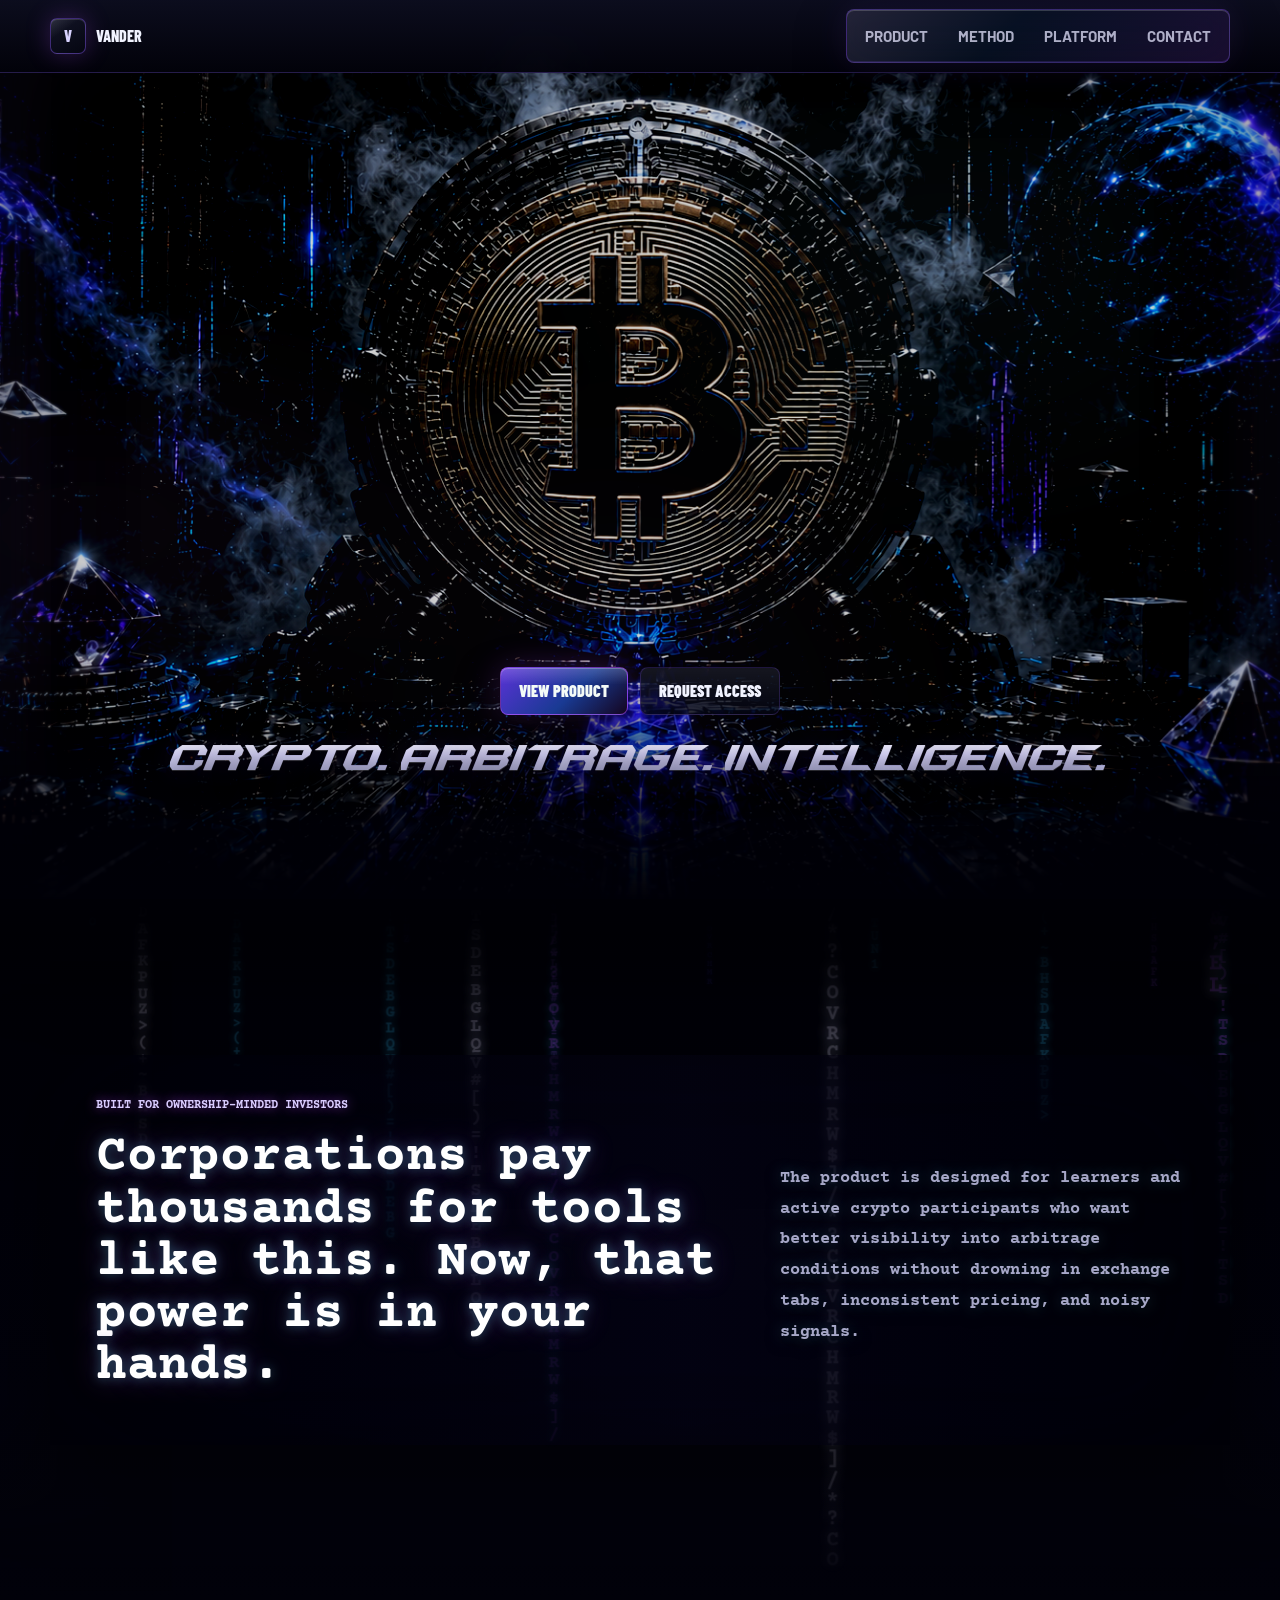
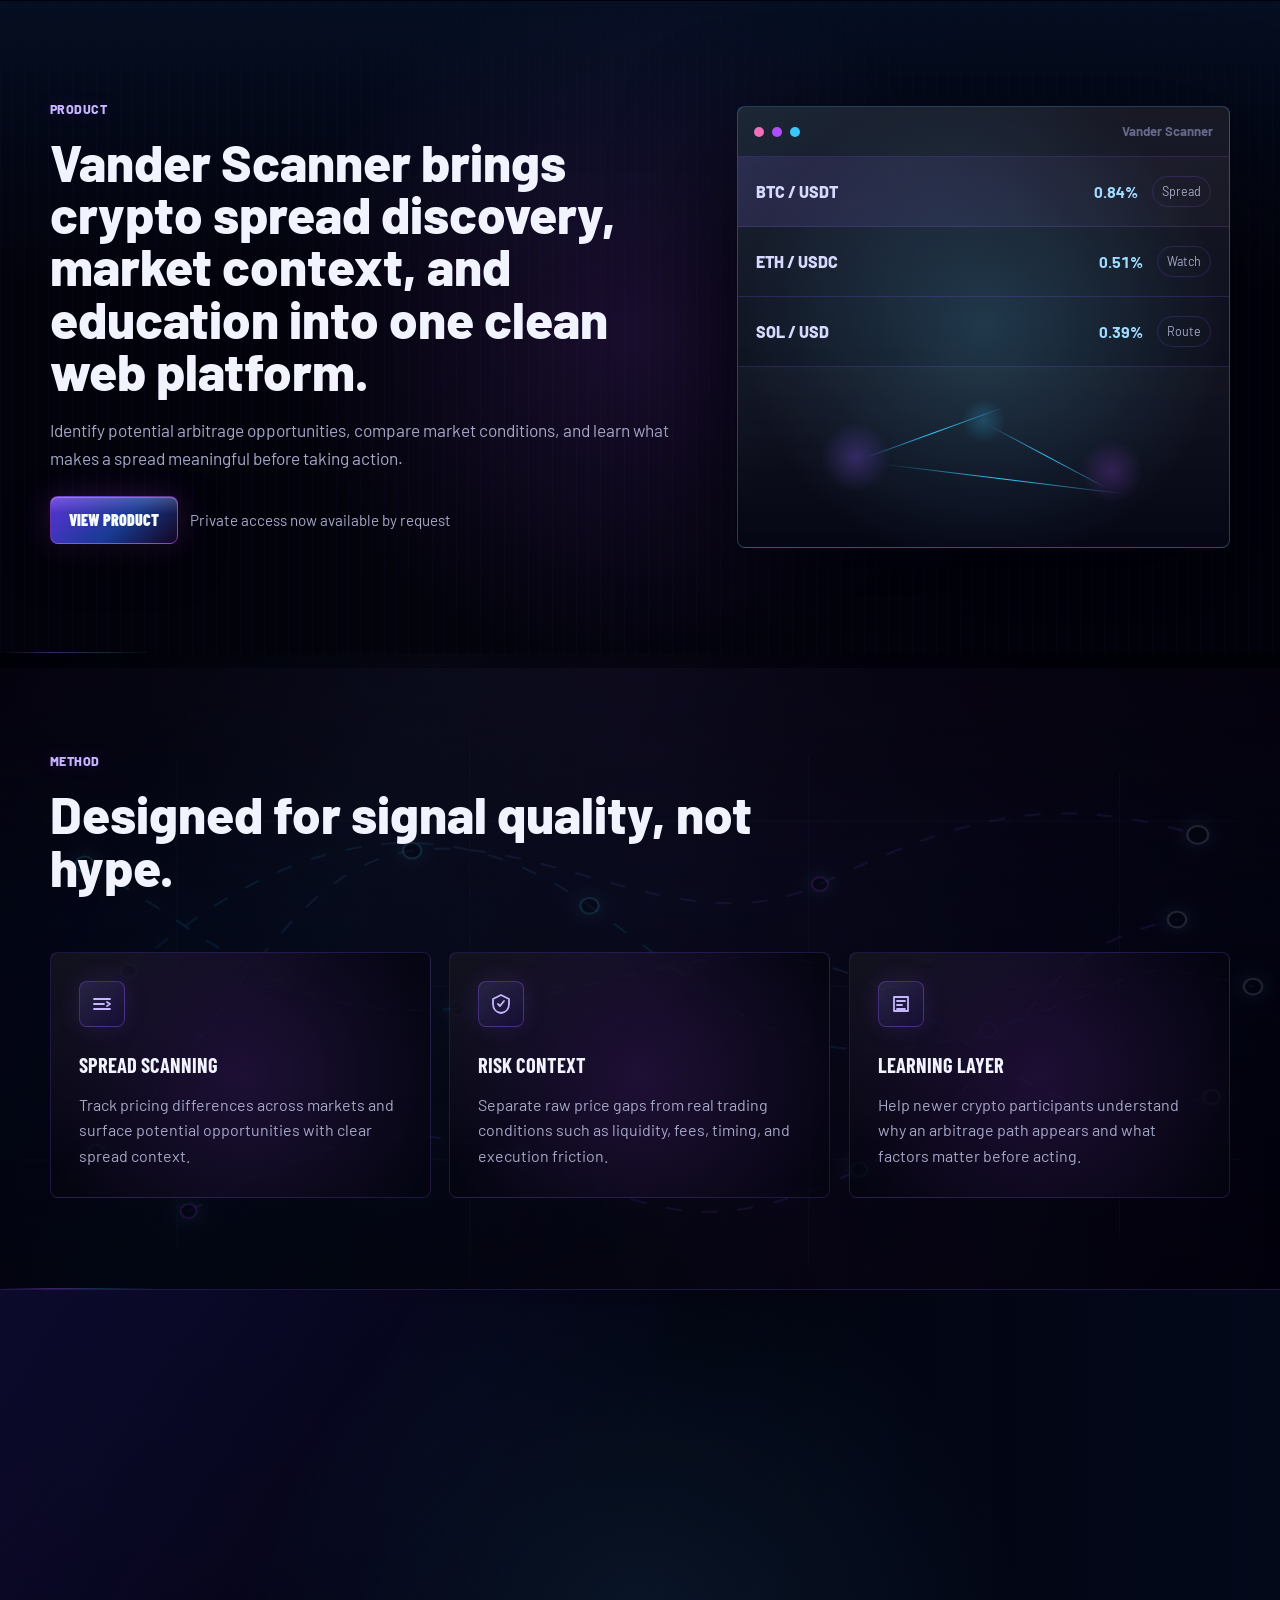
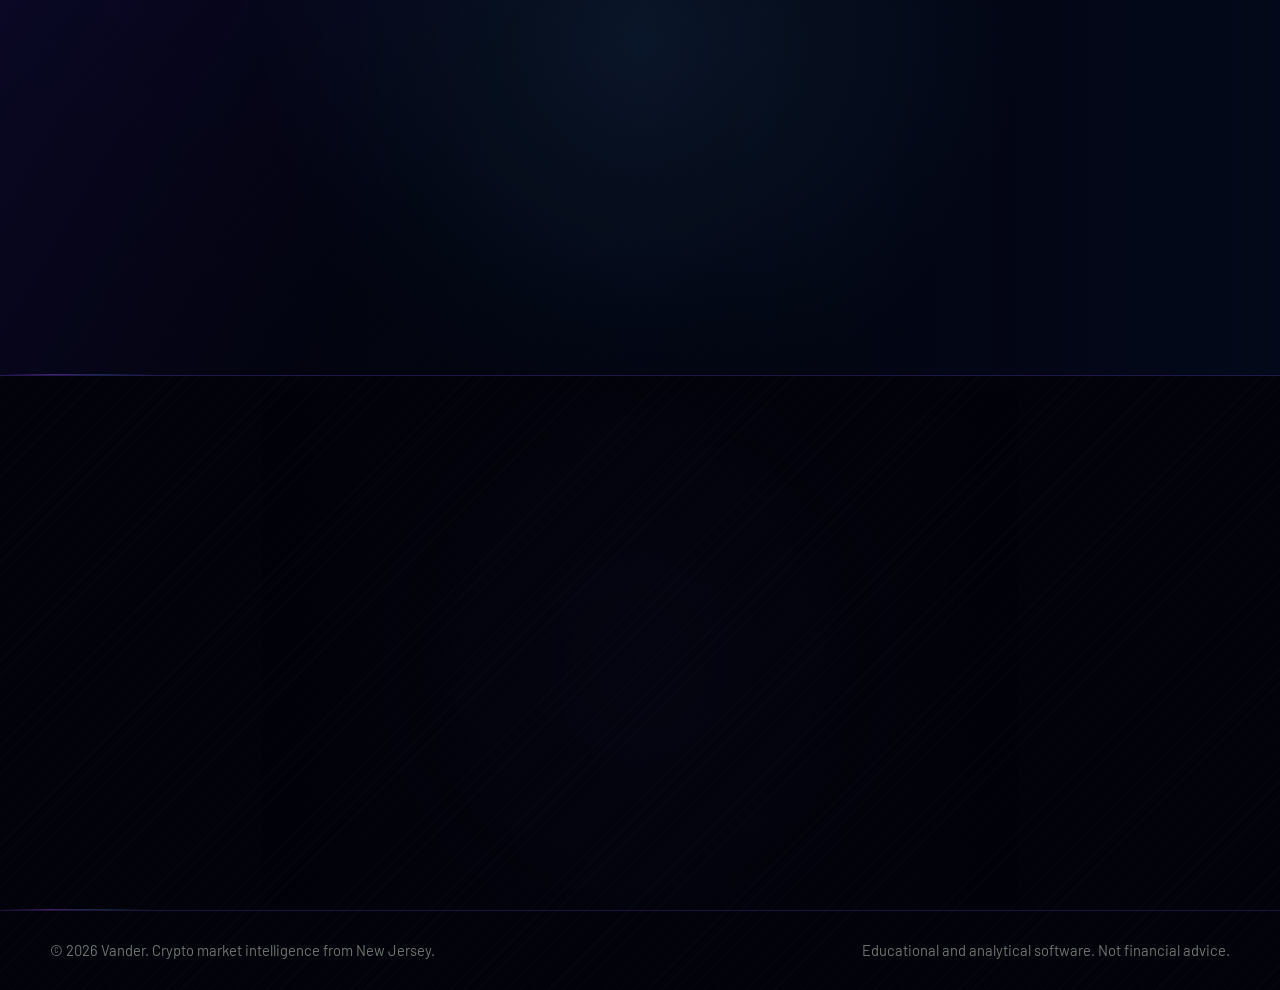
==== commit dc748c48: "4.0" ====
--- a/index.html
+++ b/index.html
@@ -6,7 +6,9 @@
     <meta name="description" content="Vander is a New Jersey crypto arbitrage scanner for market learners, active investors, and people building personal ownership of finance.">
     <title>Vander | Crypto Arbitrage Intelligence</title>
     <link rel="preload" href="assets/hero-bitcoin-upscaled.png" as="image">
-    <link rel="stylesheet" href="styles.css">
+    <link rel="preload" href="assets/fonts/sprintura-demo.otf" as="font" type="font/otf" crossorigin>
+    <link rel="preload" href="assets/fonts/barlow-regular.ttf" as="font" type="font/ttf" crossorigin>
+    <link rel="stylesheet" href="styles.css?v=20260930-mobile-fonts-2">
   </head>
   <body>
     <a class="skip-link" href="#main">Skip to main content</a>
@@ -244,6 +246,6 @@
       </div>
     </footer>
 
-    <script src="script.js"></script>
+    <script src="script.js?v=20260930-mobile-fonts-2"></script>
   </body>
 </html>
--- a/styles.css
+++ b/styles.css
@@ -26,14 +26,89 @@
   --shadow: 0 34px 110px rgba(0, 0, 10, 0.86);
   --radius: 8px;
   --max: 1180px;
-  --display-font: "Sprintura Demo", "Arexa Demo", "Death Stinger", "Lucida Blackletter", "Blackadder ITC", "Old English Text MT", "Cloister Black", "Engravers MT", "Bahnschrift Condensed", Impact, serif;
-  --utility-font: "Bahnschrift Condensed", "Arial Narrow", Impact, Haettenschweiler, "Franklin Gothic Heavy", sans-serif;
-  --body-font: "Bahnschrift", Inter, ui-sans-serif, system-ui, -apple-system, BlinkMacSystemFont, "Segoe UI", sans-serif;
+  --display-font: "Sprintura Demo", "Barlow", sans-serif;
+  --utility-font: "Barlow Condensed", sans-serif;
+  --body-font: "Barlow", sans-serif;
+  --matrix-font: "Courier Prime", monospace;
+}
+
+@font-face {
+  font-family: "Courier Prime";
+  src: url("assets/fonts/courier-prime-regular.ttf") format("truetype");
+  font-weight: 400;
+  font-style: normal;
+  font-display: swap;
+}
+
+@font-face {
+  font-family: "Courier Prime";
+  src: url("assets/fonts/courier-prime-bold.ttf") format("truetype");
+  font-weight: 700;
+  font-style: normal;
+  font-display: swap;
 }
 
 @font-face {
   font-family: "Sprintura Demo";
   src: url("assets/fonts/sprintura-demo.otf") format("opentype");
+  font-style: normal;
+  font-weight: 400 900;
+  font-display: swap;
+}
+
+@font-face {
+  font-family: "Barlow";
+  src: url("assets/fonts/barlow-regular.ttf") format("truetype");
+  font-weight: 400;
+  font-style: normal;
+  font-display: swap;
+}
+
+@font-face {
+  font-family: "Barlow";
+  src: url("assets/fonts/barlow-semibold.ttf") format("truetype");
+  font-weight: 600;
+  font-style: normal;
+  font-display: swap;
+}
+
+@font-face {
+  font-family: "Barlow";
+  src: url("assets/fonts/barlow-bold.ttf") format("truetype");
+  font-weight: 700;
+  font-style: normal;
+  font-display: swap;
+}
+
+@font-face {
+  font-family: "Barlow";
+  src: url("assets/fonts/barlow-extrabold.ttf") format("truetype");
+  font-weight: 800;
+  font-style: normal;
+  font-display: swap;
+}
+
+@font-face {
+  font-family: "Barlow Condensed";
+  src: url("assets/fonts/barlow-condensed-bold.ttf") format("truetype");
+  font-weight: 700;
+  font-style: normal;
+  font-display: swap;
+}
+
+@font-face {
+  font-family: "Barlow Condensed";
+  src: url("assets/fonts/barlow-condensed-extrabold.ttf") format("truetype");
+  font-weight: 800;
+  font-style: normal;
+  font-display: swap;
+}
+
+@font-face {
+  font-family: "Barlow Condensed";
+  src: url("assets/fonts/barlow-condensed-black.ttf") format("truetype");
+  font-weight: 900;
+  font-style: normal;
   font-display: swap;
 }
 
@@ -43,6 +118,8 @@
 
 html {
   scroll-behavior: smooth;
+  -webkit-text-size-adjust: 100%;
+  text-size-adjust: 100%;
 }
 
 body {
@@ -658,16 +735,14 @@
   position: relative;
   z-index: 3;
   grid-template-columns: minmax(0, 1fr) minmax(300px, 0.64fr);
-  font-family: "Courier New", "Courier 10 Pitch BT", "Courier Code", Courier, monospace;
+  font-family: var(--matrix-font);
   padding: clamp(26px, 4vw, 46px);
   background:
     linear-gradient(90deg, rgba(0, 0, 8, 0.86), rgba(5, 4, 22, 0.68) 54%, rgba(0, 0, 8, 0.82));
   box-shadow:
     0 26px 80px rgba(0, 0, 0, 0.58),
     0 0 140px rgba(0, 0, 8, 0.48) inset;
-  backdrop-filter: blur(4px);
   opacity: calc(0.38 + (var(--section-focus, 0) * 0.62));
-  filter: blur(calc((1 - var(--section-focus, 0)) * 12px)) brightness(calc(0.58 + (var(--section-focus, 0) * 0.42)));
   transform: translateY(calc((1 - var(--section-focus, 0)) * 24px)) scale(calc(0.985 + (var(--section-focus, 0) * 0.015)));
   transform-origin: center;
 }
@@ -699,7 +774,29 @@
   perspective: 900px;
   transform-style: preserve-3d;
   mask-image: linear-gradient(180deg, transparent 0%, #000 18%, #000 78%, transparent 100%);
-  filter: blur(calc((1 - var(--section-focus, 0)) * 10px)) brightness(calc(0.5 + (var(--section-focus, 0) * 0.5)));
+}
+
+.data-rain-section.matrix-lite .data-rain-tunnel::before,
+.data-rain-section.matrix-lite .data-rain-tunnel::after {
+  content: "";
+  position: absolute;
+  inset: -20% 0;
+  background:
+    repeating-linear-gradient(90deg, transparent 0 18px, rgba(98, 216, 255, 0.2) 18px 19px, transparent 19px 46px),
+    repeating-linear-gradient(90deg, transparent 0 38px, rgba(177, 77, 255, 0.16) 38px 39px, transparent 39px 84px),
+    linear-gradient(180deg, transparent, rgba(98, 216, 255, 0.1), transparent);
+  opacity: 0.62;
+  transform: translate3d(0, -8%, 0);
+  animation: matrixLiteRain 10s linear infinite;
+}
+
+.data-rain-section.matrix-lite .data-rain-tunnel::after {
+  opacity: 0.36;
+  background:
+    repeating-linear-gradient(90deg, transparent 0 28px, rgba(232, 226, 255, 0.14) 28px 29px, transparent 29px 68px),
+    linear-gradient(180deg, rgba(177, 77, 255, 0.08), transparent 44%, rgba(98, 216, 255, 0.08));
+  animation-duration: 14s;
+  animation-direction: reverse;
 }
 
 .data-rain-section.is-decrypting .data-rain-tunnel {
@@ -718,16 +815,14 @@
   z-index: var(--column-z);
   width: 1.15em;
   color: rgba(98, 216, 255, var(--column-alpha));
-  font-family: "Courier New", "Courier 10 Pitch BT", "Courier Code", Courier, monospace;
+  font-family: var(--matrix-font);
   font-size: var(--column-font-size);
   font-weight: 700;
   line-height: 0.98;
   white-space: pre;
   text-align: center;
-  filter: blur(var(--column-blur));
   text-shadow:
-    0 0 9px rgba(98, 216, 255, 0.5),
-    0 0 18px rgba(177, 77, 255, 0.3);
+    0 0 7px rgba(98, 216, 255, 0.42);
   opacity: 1;
   transform: translate3d(-50%, 0, var(--column-depth)) scale(var(--column-scale));
   animation: matrixColumnFall var(--column-speed) linear var(--column-delay) infinite;
@@ -735,26 +830,32 @@
   will-change: transform;
 }
 
+.data-rain-section.matrix-lite .data-rain-tunnel {
+  perspective: none;
+  transform-style: flat;
+}
+
+.data-rain-section.matrix-lite .matrix-bg-column {
+  display: none;
+}
+
 .matrix-bg-column.depth-far {
   color: rgba(72, 62, 204, var(--column-alpha));
   text-shadow:
-    0 0 7px rgba(72, 62, 204, 0.48),
-    0 0 20px rgba(56, 200, 255, 0.16);
+    0 0 7px rgba(72, 62, 204, 0.38);
 }
 
 .matrix-bg-column.depth-mid {
   color: rgba(56, 200, 255, var(--column-alpha));
   text-shadow:
-    0 0 10px rgba(56, 200, 255, 0.58),
-    0 0 24px rgba(177, 77, 255, 0.24);
+    0 0 8px rgba(56, 200, 255, 0.48);
 }
 
 .matrix-bg-column.depth-near {
   color: rgba(232, 226, 255, var(--column-alpha));
   text-shadow:
-    0 0 12px rgba(232, 226, 255, 0.72),
-    0 0 28px rgba(177, 77, 255, 0.44),
-    0 0 46px rgba(56, 200, 255, 0.28);
+    0 0 10px rgba(232, 226, 255, 0.6),
+    0 0 22px rgba(56, 200, 255, 0.2);
 }
 
 .matrix-bg-column:nth-child(4n) {
@@ -786,7 +887,7 @@
 }
 
 .data-rain-section .matrix-rain-text {
-  font-family: "Courier New", "Courier 10 Pitch BT", "Courier Code", Courier, monospace;
+  font-family: var(--matrix-font);
   letter-spacing: 0;
   filter: blur(8px);
   opacity: 0;
@@ -1457,6 +1558,15 @@
   }
 }
 
+@keyframes matrixLiteRain {
+  0% {
+    transform: translate3d(0, -12%, 0);
+  }
+  100% {
+    transform: translate3d(0, 12%, 0);
+  }
+}
+
 @keyframes finalSignalUnderline {
   0% {
     width: 0;
@@ -1536,6 +1646,12 @@
 }
 
 @media (max-width: 860px) {
+  body {
+    background:
+      linear-gradient(180deg, rgba(177, 77, 255, 0.035), transparent 18rem),
+      var(--bg);
+  }
+
   .nav-toggle {
     display: block;
   }
@@ -1552,9 +1668,10 @@
       rgba(4, 6, 20, 0.84);
     padding: 10px;
     box-shadow: var(--shadow);
-    backdrop-filter: blur(18px) saturate(1.35);
-    -webkit-backdrop-filter: blur(18px) saturate(1.35);
+    backdrop-filter: blur(10px) saturate(1.15);
+    -webkit-backdrop-filter: blur(10px) saturate(1.15);
     opacity: 0;
+    visibility: hidden;
     pointer-events: none;
     transform: translateY(-10px);
     transition: opacity 180ms ease, transform 180ms ease;
@@ -1562,6 +1679,7 @@
 
   .nav-links.is-open {
     opacity: 1;
+    visibility: visible;
     pointer-events: auto;
     transform: translateY(0);
   }
@@ -1595,6 +1713,71 @@
     grid-template-columns: 1fr;
   }
 
+  .data-rain-section {
+    min-height: auto;
+    padding: 76px 0;
+  }
+
+  .data-rain-section .split {
+    grid-template-columns: 1fr;
+    gap: 20px;
+    padding: 24px;
+    background:
+      linear-gradient(180deg, rgba(0, 0, 8, 0.88), rgba(5, 4, 22, 0.66) 54%, rgba(0, 0, 8, 0.86));
+    box-shadow:
+      0 18px 46px rgba(0, 0, 0, 0.46),
+      0 0 90px rgba(0, 0, 8, 0.44) inset;
+    opacity: 1;
+    transform: none;
+  }
+
+  .data-rain-tunnel {
+    opacity: 0.32;
+    perspective: none;
+    transform-style: flat;
+    mask-image: linear-gradient(180deg, transparent 0%, #000 12%, #000 88%, transparent 100%);
+  }
+
+  .data-rain-section.is-decrypting .data-rain-tunnel,
+  .data-rain-section.is-decrypted .data-rain-tunnel {
+    opacity: 0.36;
+  }
+
+  .matrix-bg-column {
+    top: -58%;
+    text-shadow:
+      0 0 7px rgba(98, 216, 255, 0.44),
+      0 0 14px rgba(177, 77, 255, 0.24);
+    animation-duration: calc(var(--column-speed) * 1.18);
+    will-change: auto;
+  }
+
+  .matrix-bg-column.depth-near {
+    display: none;
+  }
+
+  .method-section,
+  .product-section,
+  .platform {
+    background-attachment: scroll;
+  }
+
+  .exchange-grid-bg {
+    opacity: 0.42;
+    filter: none;
+  }
+
+  .exchange-route,
+  .exchange-nodes circle {
+    filter: none;
+  }
+
+  .terminal,
+  .feature,
+  .metric {
+    transform: none;
+  }
+
   .contact-actions {
     justify-items: start;
   }
@@ -1622,24 +1805,76 @@
   }
 
   .hero {
-    min-height: 100dvh;
-    padding-top: 112px;
-    padding-bottom: 48px;
+    min-height: 92dvh;
+    padding-top: 96px;
+    padding-bottom: 38px;
   }
 
   .hero-media {
-    width: 100%;
+    width: 112%;
     height: 100%;
+    left: 50%;
+    transform: translateX(-50%) scale(calc(1.02 + (var(--tv-close) * 0.025)));
+  }
+
+  .hero-media img {
+    object-position: 50% 42%;
   }
 
   h1 {
-    max-width: calc(100vw - 48px);
-    font-size: clamp(0.98rem, 4.7vw, 1.36rem);
-    column-gap: 0.14em;
+    width: min(100%, 360px);
+    max-width: calc(100vw - 24px);
+    display: grid;
+    justify-items: center;
+    row-gap: 0.12em;
+    font-size: 1.5rem;
+    line-height: 0.94;
+    white-space: normal;
+    overflow-wrap: anywhere;
   }
 
   .hero-content {
-    transform: translateY(clamp(118px, 22vh, 164px));
+    transform: translateY(clamp(66px, 14vh, 112px));
+  }
+
+  .section-title {
+    font-size: 2.25rem;
+  }
+
+  .data-rain-message {
+    max-width: 100%;
+    font-size: 2rem;
+    line-height: 1.04;
+  }
+
+  .data-rain-section .section-copy {
+    max-width: 100%;
+    margin-top: 0;
+    font-size: 0.96rem;
+    line-height: 1.68;
+  }
+
+  .reveal,
+  .reveal.is-visible,
+  .section .reveal,
+  .section .reveal.is-visible,
+  .data-rain-section .matrix-rain-text,
+  .data-rain-section .matrix-rain-text.is-final-text,
+  .data-rain-section.is-decrypted .matrix-rain-text {
+    opacity: 1;
+    filter: none;
+    transform: none;
+  }
+
+  .terminal,
+  .feature,
+  .metric,
+  .contact-panel {
+    border-radius: 10px;
+  }
+
+  .feature {
+    padding: 22px;
   }
 
   .hero-actions,
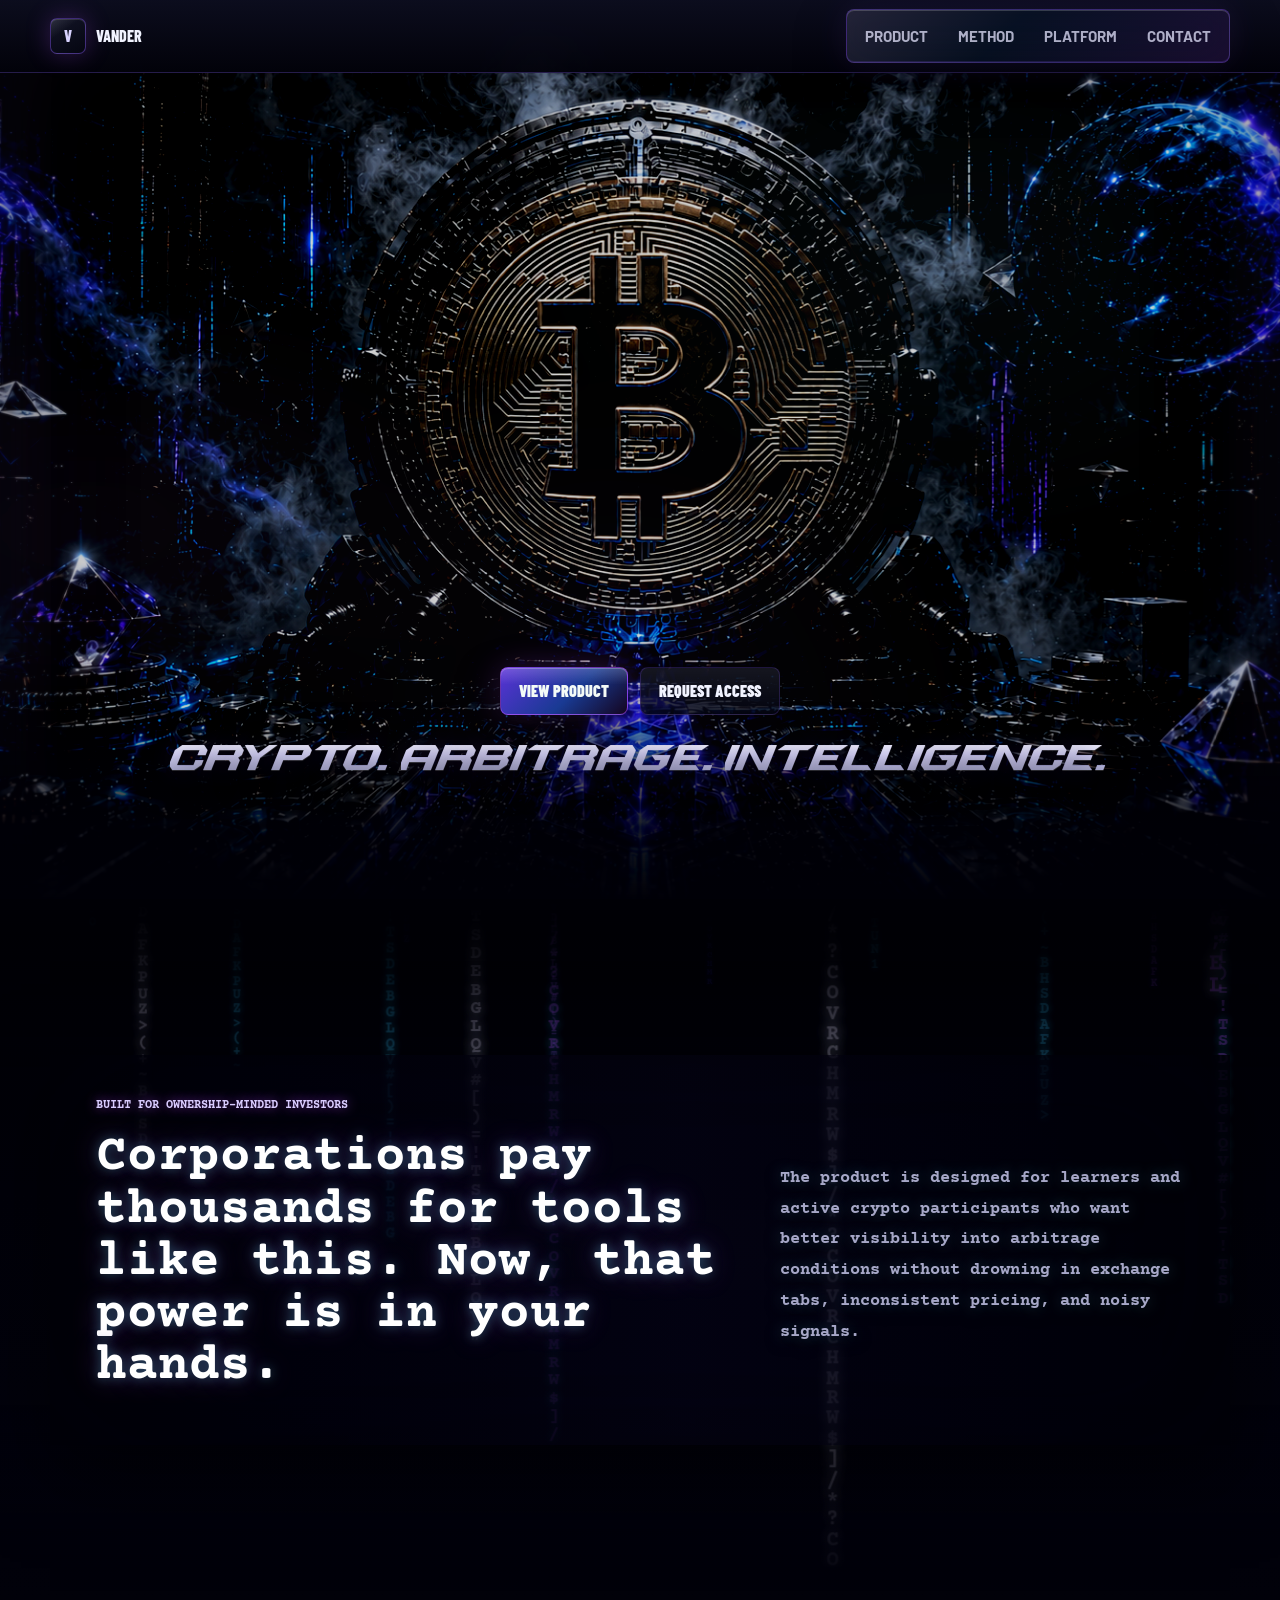
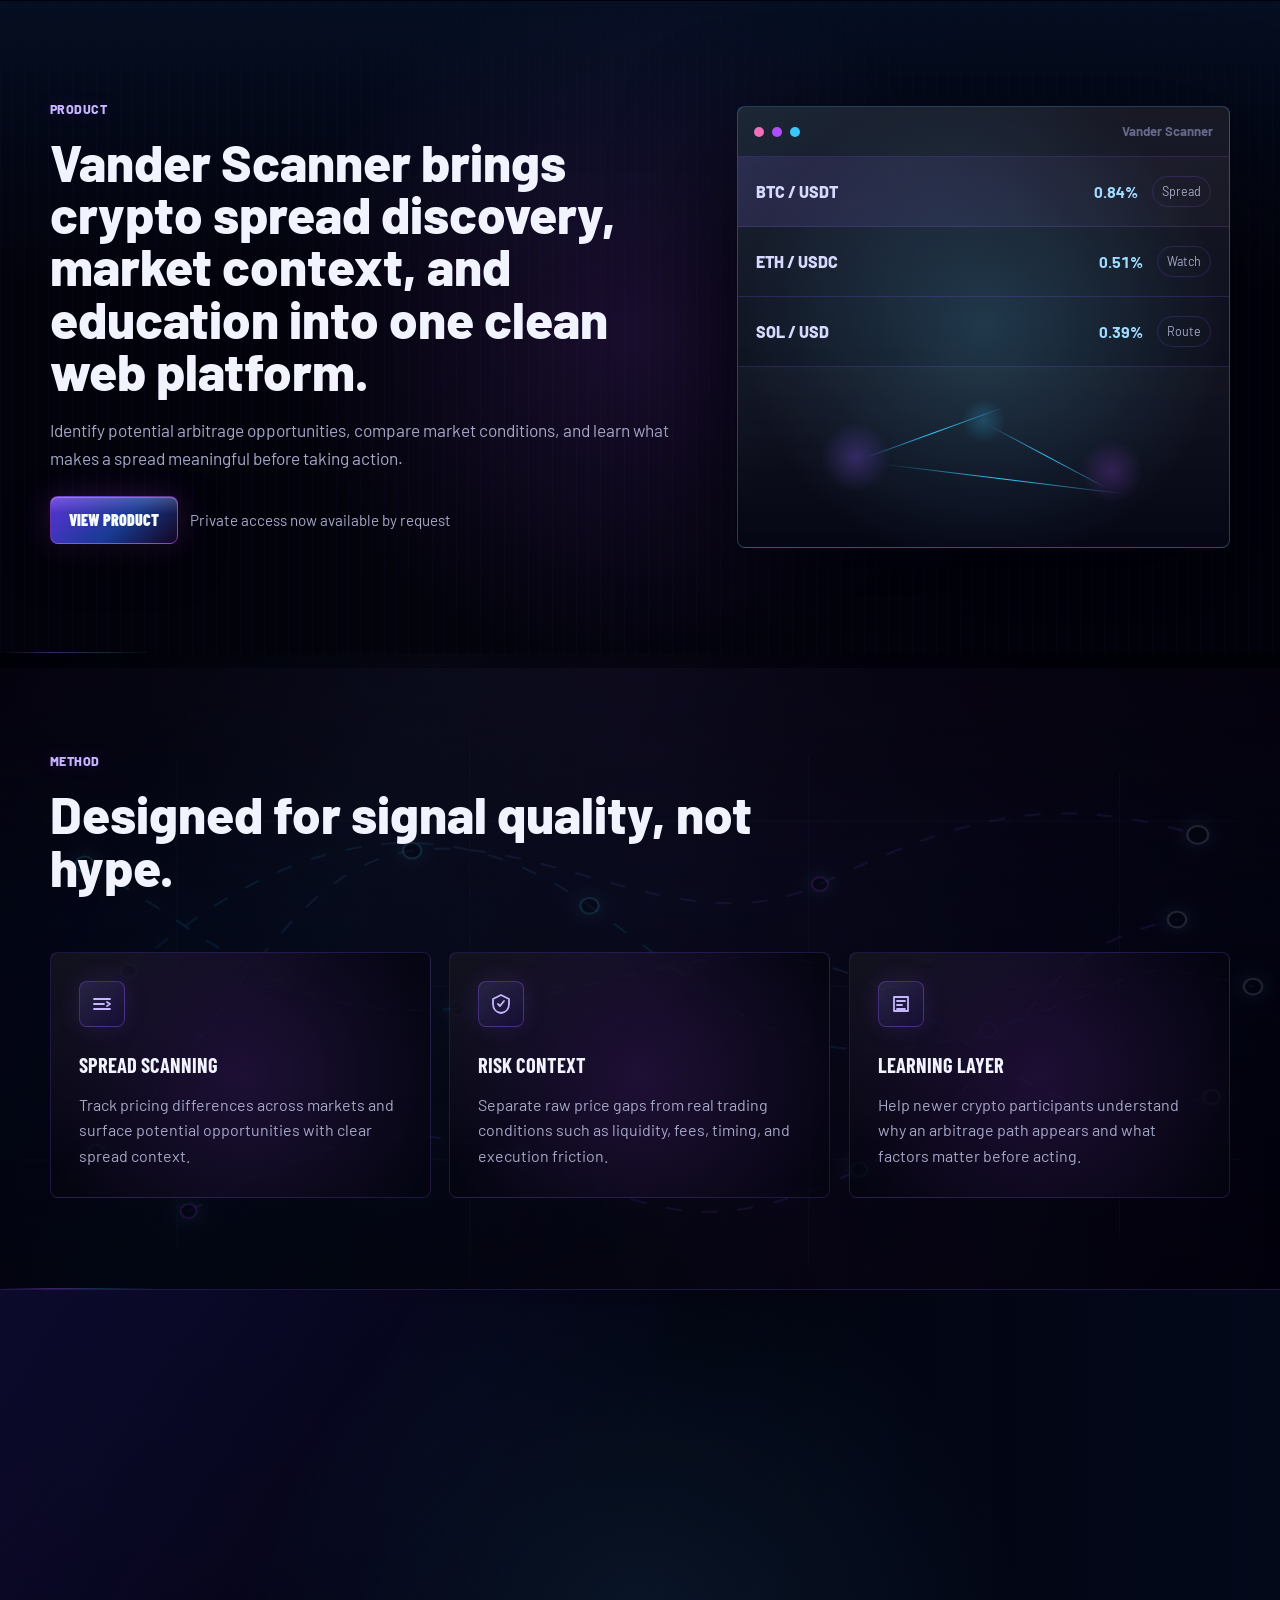
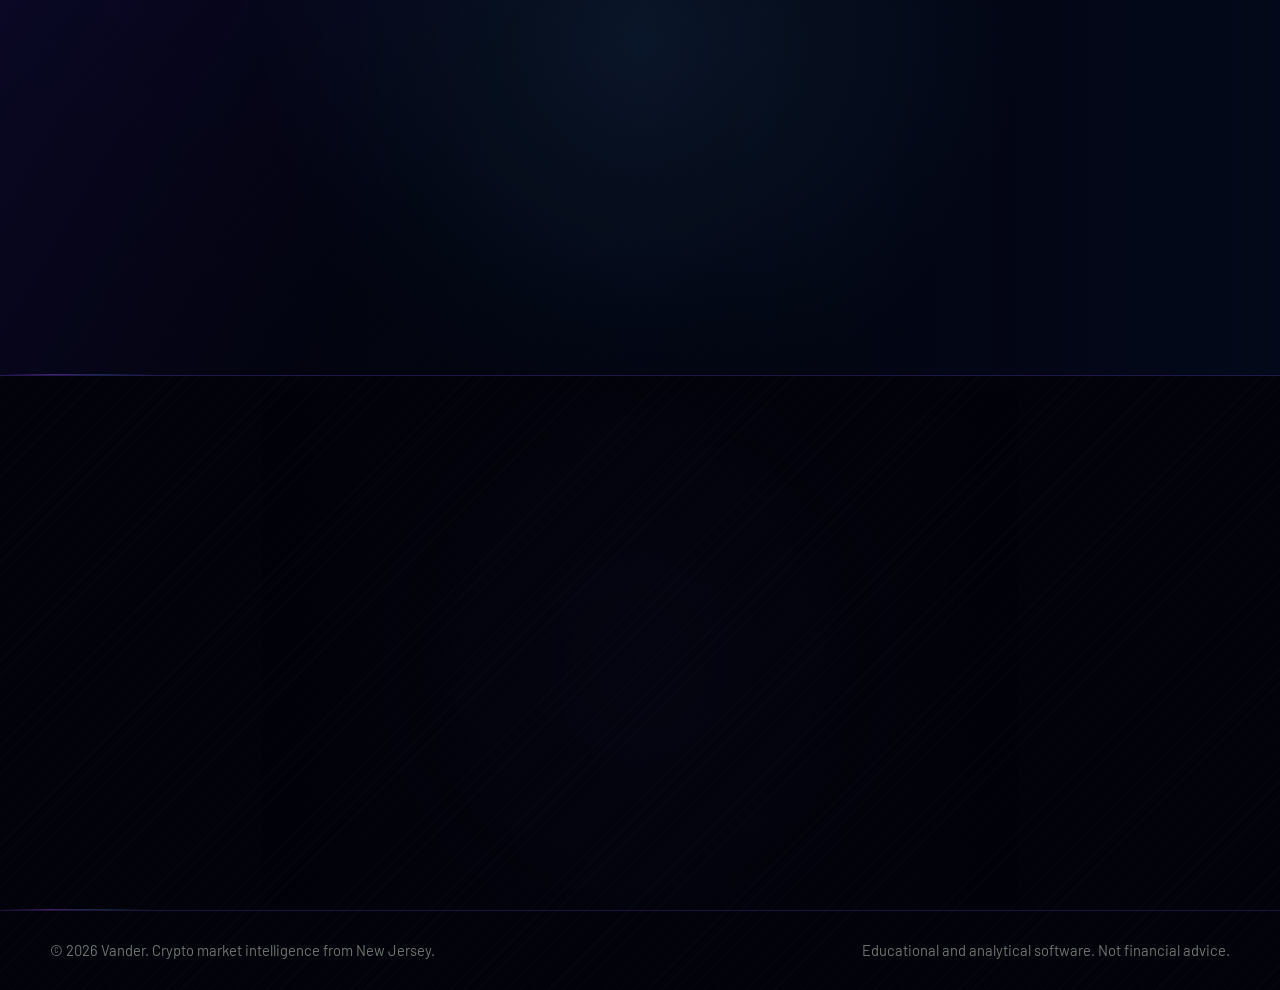
==== commit 34101289: "1.5" ====
--- a/index.html
+++ b/index.html
@@ -8,7 +8,7 @@
     <link rel="preload" href="assets/hero-bitcoin-upscaled.png" as="image">
     <link rel="preload" href="assets/fonts/sprintura-demo.otf" as="font" type="font/otf" crossorigin>
     <link rel="preload" href="assets/fonts/barlow-regular.ttf" as="font" type="font/ttf" crossorigin>
-    <link rel="stylesheet" href="styles.css?v=20260930-mobile-fonts-2">
+    <link rel="stylesheet" href="styles.css?v=20260930-mobile-matrix-3">
   </head>
   <body>
     <a class="skip-link" href="#main">Skip to main content</a>
@@ -246,6 +246,6 @@
       </div>
     </footer>
 
-    <script src="script.js?v=20260930-mobile-fonts-2"></script>
+    <script src="script.js?v=20260930-mobile-matrix-3"></script>
   </body>
 </html>
--- a/styles.css
+++ b/styles.css
@@ -836,7 +836,14 @@
 }
 
 .data-rain-section.matrix-lite .matrix-bg-column {
-  display: none;
+  display: block;
+  top: -82%;
+  z-index: 2;
+  font-size: var(--column-font-size);
+  opacity: 0.72;
+  text-shadow: 0 0 7px rgba(98, 216, 255, 0.36);
+  animation-duration: calc(var(--column-speed) * 1.18);
+  will-change: transform;
 }
 
 .matrix-bg-column.depth-far {
@@ -1743,6 +1750,10 @@
     opacity: 0.36;
   }
 
+  .data-rain-section.matrix-lite .data-rain-tunnel {
+    opacity: 0.48;
+  }
+
   .matrix-bg-column {
     top: -58%;
     text-shadow:
